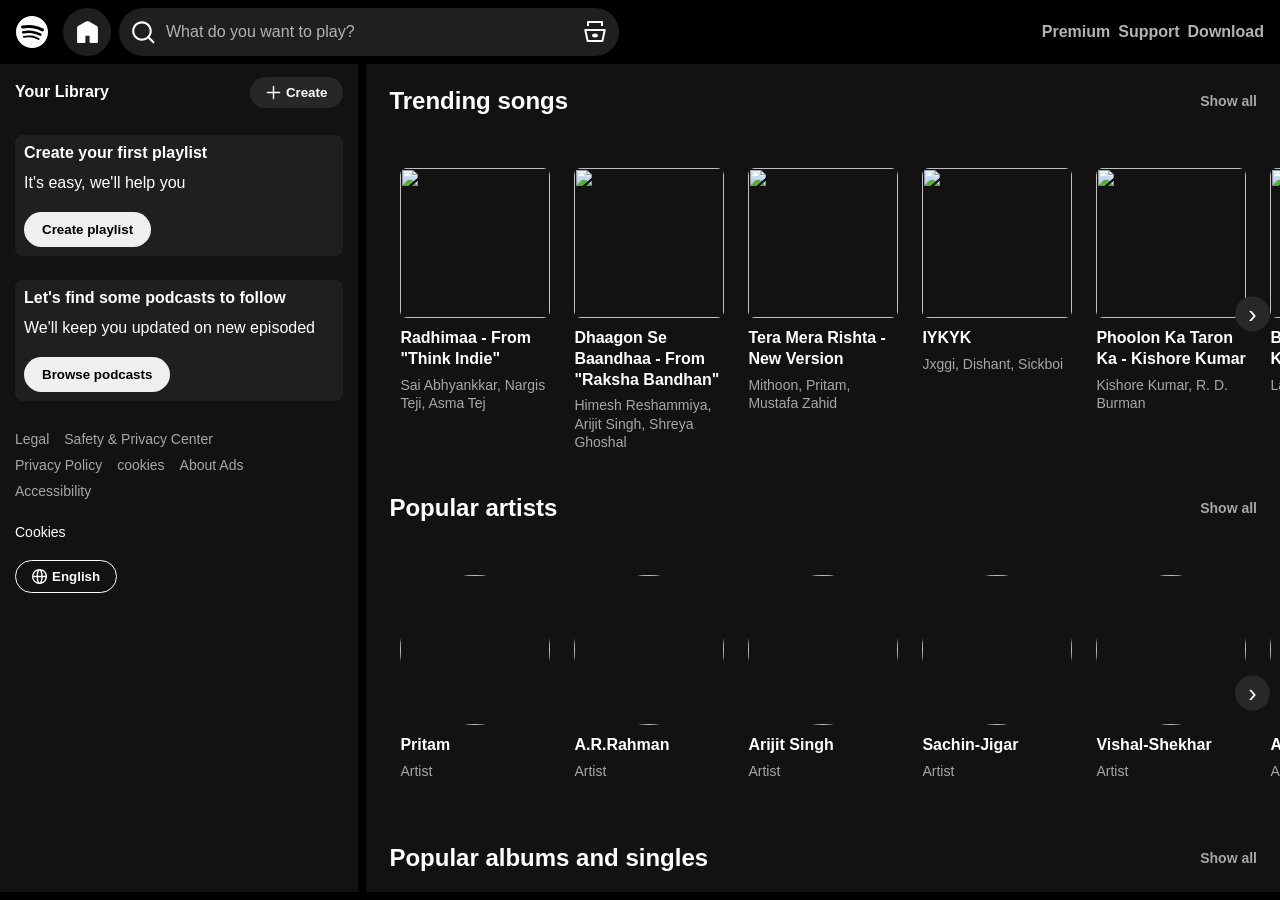
==== html/index.html @ 9b3a1169 "Initial commit" ====
<!DOCTYPE html>
<html lang="en">

<head>
  <meta charset="UTF-8">
  <meta name="viewport" content="width=device-width, initial-scale=1.0">
  <title>Spotify - Web Player: Music for everyone "CLONE"</title>
  <link rel="stylesheet" href="../css/style.css">
  <link rel="stylesheet" href="../css/utility.css">
  <link rel="stylesheet" href="../css/header.css">
  <link rel="stylesheet" href="../css/footer.css">
  <link rel="stylesheet" href="../css/main.css">
  <link rel="stylesheet" href="../css/preview of spotify.css">
  <link rel="stylesheet" href="../css/left.css">
  <link rel="stylesheet" href="../css/right.css">
  <link rel="stylesheet" href="../css/bottom-player.css">
</head>

<body>
  <div class="header flex">
    <div class="leftHeader flex item-center">
      <div class="logo">
        <img class="invert" src="../svgs/logos.svg" alt="spotify logo">
      </div>
      <div class="homeandsearch flex">
        <div class="home">
          <img src="../svgs/home.svg" alt="">
        </div>
        <div class="searchBar flex">
          <img src="../svgs/search.svg" alt="">
          <input type="text" placeholder="What do you want to play?">
          <img class="browse" src="../svgs/browse.svg" alt="">
        </div>
      </div>
    </div>

    <div class="rightHeader flex">
      <div class="section1 flex">
        <p>Premium</p>
        <p>Support</p>
        <p>Download</p>
      </div>
      <!-- <div class="section2 flex">
        <p> <img class="install" src="../svgs/install.svg" alt="">Install App</p>
        <p>Sign up</p>
        <button class="logIn">Log in</button> -->
      </div>
    </div>
  </div>


  <div class="main flex">
    <div class="left">
      <div class="yourLibrary flex item-center">
        <p>Your Library</p>
        <button>
          <img class="invert 
          " src="../svgs/+sign.svg" alt="">
          <p>Create</p>
        </button>
      </div>

      <div class="playlistandpodcast flex">
        <div class="playlist">
          <p>Create your first playlist</p>
          <p>It's easy, we'll help you</p>
          <button class="createPlaylistButton">Create playlist</button>
        </div>

        <div class="podcast">
          <p>Let's find some podcasts to follow</p>
          <p>We'll keep you updated on new episoded</p>
          <button class="browsePodcastButton">Browse podcasts</button>
        </div>
      </div>

      <div class="imp-links language flex">
        <p>Legal</p>
        <p>Safety & Privacy Center</p>
        <p>Privacy Policy</p>
        <p>cookies</p>
        <p>About Ads</p>
        <p>Accessibility</p>
      </div>

      <div class="cookies">Cookies</div>

      <div class="language-selector">
        <button><img class="invert" src="../svgs/language.svg" alt="">English</button>
      </div>
    </div>

    <div class="right border flex">

      <div class="section-wrapper">

        <div class="trending-songs-heading border flex">
          <h2>Trending songs</h2>
          <p>Show all</p>
        </div>

        <div class="cards-container">
          <button class="scroll-btn left-btn">‹</button>

          <section class="trending-songs-cards flex border">
            <div class="card">
              <div class="image-wrapper">
                <img src="https://i.scdn.co/image/ab67616d00001e0224a93a0b07380c034f7d9d74" alt="">

                <button class="play-button" data-song="../songs/Radhimaa.mp3">▶</button>
              </div>
              <h3>Radhimaa - From "Think Indie"</h3>
              <p>Sai Abhyankkar, Nargis Teji, Asma Tej</p>
            </div>
            <div class="card">
              <div class="image-wrapper">
                <img src="https://i.scdn.co/image/ab67616d00001e029f51d5de5d7a52c40bc309de" alt="">

                <button class="play-button" data-song="song-2">▶</button>
              </div>
              <h3>Dhaagon Se Baandhaa - From "Raksha Bandhan"</h3>
              <p>Himesh Reshammiya, Arijit Singh, Shreya Ghoshal</p>
            </div>

            <div class="card">
              <div class="image-wrapper">
                <img src="https://i.scdn.co/image/ab67616d00001e022aa970b56008060757cc8468" alt="">

                <button class="play-button" data-song="song-3">▶</button>
              </div>
              <h3>Tera Mera Rishta - New Version</h3>
              <p>Mithoon, Pritam, Mustafa Zahid</p>
            </div>

            <div class="card">
              <div class="image-wrapper">
                <img src="https://i.scdn.co/image/ab67616d00001e02baf43c5433ef41254203332d" alt="">

                <button class="play-button" data-song="song-4">▶</button>
              </div>
              <h3>IYKYK</h3>
              <p>Jxggi, Dishant, Sickboi</p>
            </div>
            <div class="card">
              <div class="image-wrapper">
                <img src="https://i.scdn.co/image/ab67616d00001e02b3d497bf9ef6b3ce17e53757" alt="">

                <button class="play-button" data-song="song-5">▶</button>
              </div>
              <h3>Phoolon Ka Taron Ka - Kishore Kumar</h3>
              <p>Kishore Kumar, R. D. Burman</p>
            </div>

            <div class="card">
              <div class="image-wrapper">
                <img src="https://i.scdn.co/image/ab67616d00001e02e97f586c348b6d8f824303b4" alt="">

                <button class="play-button" data-song="song-6">▶</button>
              </div>
              <h3>Bhaiya Mere Rakhi Ke Bandhan Ko</h3>
              <p>Lata Mangeshkar</p>
            </div>

            <div class="card">
              <div class="image-wrapper">
                <img src="https://i.scdn.co/image/ab67616d00001e02e461b9dfdf50466bc608a280" alt="">

                <button class="play-button" data-song="song-7">▶</button>
              </div>
              <h3>Tenu Sang Rakhna</h3>
              <p>Achint, Arijit Singh, Anumita Nadesan, Varun Grover</p>
            </div>
          </section>

          <button class="scroll-btn right-btn">›</button>
        </div>
      </div>

      <div class="section-wrapper">
        <div class="popular-artists-heading border flex">
          <h2>Popular artists</h2>
          <p>Show all</p>
        </div>

        <div class="cards-container">
          <button class="scroll-btn left-btn">‹</button>

          <section class="popular-artists-cards flex border">
            <div class="artists-card">
              <div class="image-wrapper">
                <img src="https://i.scdn.co/image/ab67616100005174cb6926f44f620555ba444fca" alt="">

                <button class="play-button" data-song="song-8">▶</button>
              </div>
              <h3>Pritam</h3>
              <p>Artist</p>
            </div>
            <div class="artists-card">
              <div class="image-wrapper">
                <img src="https://i.scdn.co/image/ab67616100005174b19af0ea736c6228d6eb539c" alt="">

                <button class="play-button" data-song="song-9">▶</button>
              </div>
              <h3>A.R.Rahman</h3>
              <p>Artist</p>
            </div>

            <div class="artists-card">
              <div class="image-wrapper">
                <img src="https://i.scdn.co/image/ab67616100005174adfb0b2df04b77e43b5f7375" alt="">

                <button class="play-button" data-song="song-10">▶</button>
              </div>
              <h3>Arijit Singh</h3>
              <p>Artist</p>
            </div>

            <div class="artists-card">
              <div class="image-wrapper">
                <img src="https://i.scdn.co/image/ab67616100005174bb4064bef3a825344d5eb79e" alt="">

                <button class="play-button" data-song="song-11">▶</button>
              </div>
              <h3>Sachin-Jigar</h3>
              <p>Artist</p>
            </div>
            <div class="artists-card">
              <div class="image-wrapper">
                <img src="https://i.scdn.co/image/ab6761610000517490b6c3d093f9b02aad628eaf" alt="">

                <button class="play-button" data-song="song-12">▶</button>
              </div>
              <h3>Vishal-Shekhar</h3>
              <p>Artist</p>
            </div>

            <div class="artists-card">
              <div class="image-wrapper">
                <img src="https://i.scdn.co/image/ab67616100005174c40600e02356cc86f0debe84" alt="">

                <button class="play-button" data-song="song-13">▶</button>
              </div>
              <h3>Atif Aslam</h3>
              <p>Artist</p>
            </div>

            <div class="artists-card">
              <div class="image-wrapper">
                <img src="https://i.scdn.co/image/ab676161000051740f0be2054fe9594026a6b843" alt="">

                <button class="play-button" data-song="song-14">▶</button>
              </div>
              <h3>Anirudh Ravichander</h3>
              <p>Artist</p>
            </div>
          </section>

          <button class="scroll-btn right-btn">›</button>
        </div>
      </div>

      <div class="section-wrapper">
        <div class="popular-albums-and-singles-heading border flex">
          <h2>Popular albums and singles</h2>
          <p>Show all</p>
        </div>

        <div class="cards-container">
          <button class="scroll-btn left-btn">‹</button>

          <section class="popular-albums-and-singles-cards flex border">
            <div class="album-and-singles-card">
              <div class="image-wrapper">
                <img src="https://i.scdn.co/image/ab67616d00001e026404721c1943d5069f0805f3" alt="">

                <button class="play-button" data-song="song-14">▶</button>
              </div>
              <h3>Aashiqui 2</h3>
              <p>Mithoon, Ankit Tiwari,Jeet Gannguli</p>
            </div>
            <div class="album-and-singles-card">
              <div class="image-wrapper">
                <img src="https://i.scdn.co/image/ab67616d00001e02707ea5b8023ac77d31756ed4" alt="">

                <button class="play-button" data-song="song-14">▶</button>
              </div>
              <h3>Yeh Jawaani Hai Deewani</h3>
              <p>Pritam</p>
            </div>

            <div class="album-and-singles-card">
              <div class="image-wrapper">
                <img src="https://i.scdn.co/image/ab67616d00001e02711c1639b4bc0f9978ae77a6" alt="">

                <button class="play-button" data-song="song-14">▶</button>
              </div>
              <h3>Sanam Teri Kasam (Original Motion Picture Soundtrack)</h3>
              <p>Himesh Reshammiya, SameerAnjaan, Subrat Sinha, Shabbir Ahmed</p>
            </div>

            <div class="album-and-singles-card">
              <div class="image-wrapper">
                <img src="https://i.scdn.co/image/ab67616d00001e02292341cd3e621d7f9171331f" alt="">

                <button class="play-button" data-song="song-14">▶</button>
              </div>
              <h3>Finding Her</h3>
              <p>Kushagra, Bharath, Saaheal</p>
            </div>

            <div class="album-and-singles-card">
              <div class="image-wrapper">
                <img src="https://i.scdn.co/image/ab67616d00001e02a5183fa4b99bcec1f506418d" alt="">

                <button class="play-button" data-song="song-14">▶</button>
              </div>
              <h3>Young G.O.A.T</h3>
              <p>Cheema Y, Gur Sidhu</p>
            </div>

            <div class="album-and-singles-card">
              <div class="image-wrapper">
                <img src="https://i.scdn.co/image/ab67616d00001e02773c5f60bcb309ef8802e4ef" alt="">

                <button class="play-button" data-song="song-14">▶</button>
              </div>
              <h3>Raanjhan (From "Do Patti")</h3>
              <p>Sachet-Parampara, Parampara Tandon, Kausar Munir</p>
            </div>

            <div class="album-and-singles-card">
              <div class="image-wrapper">
                <img src="https://i.scdn.co/image/ab67616d00001e021aa5adad8593923dcdf1a7d0" alt="">

                <button class="play-button" data-song="song-14">▶</button>
              </div>
              <h3>Ultimate Love Songs - Arijit Singh</h3>
              <p>Arijit Singh</p>
            </div>
          </section>

          <button class="scroll-btn right-btn">›</button>
        </div>
      </div>


      <div class="section-wrapper">
        <div class="popular-radio-heading border flex">
          <h2>Popular radio</h2>
          <p>Show all</p>
        </div>

        <div class="cards-container">
          <button class="scroll-btn left-btn">‹</button>

          <section class="popular-radio-cards flex border">
            <div class="radio-card">
              <div class="image-wrapper">
                <img
                  src="https://pickasso.spotifycdn.com/image/ab67c0de0000deef/dt/v1/img/radio/artist/4YRxDV8wJFPHPTeXepOstw/en"
                  alt="">

                <button class="play-button" data-song="song-14">▶</button>
              </div>
              <p>With Jeet Gannguli, Pritam, Shaarib Toshi and more</p>
            </div>
            <div class="radio-card">
              <div class="image-wrapper">
                <img
                  src="https://pickasso.spotifycdn.com/image/ab67c0de0000deef/dt/v1/img/radio/artist/4fEkbug6kZzzJ8eYX6Kbbp/en-GB"
                  alt="">

                <button class="play-button" data-song="song-14">▶</button>
              </div>
              <p>With Pritam, Vishal Mishra, Vishal-Shekhar and more</p>
            </div>

            <div class="radio-card">
              <div class="image-wrapper">
                <img
                  src="https://pickasso.spotifycdn.com/image/ab67c0de0000deef/dt/v1/img/radio/artist/0oOet2f43PA68X5RxKobEy/en"
                  alt="">

                <button class="play-button" data-song="song-14">▶</button>
              </div>
              <p>With A.R. Rahman, Atif Aslam, Salim-Sulaiman and more</p>
            </div>

            <div class="radio-card">
              <div class="image-wrapper">
                <img
                  src="https://pickasso.spotifycdn.com/image/ab67c0de0000deef/dt/v1/img/radio/artist/3gBKY0y3dFFVRqicLnVZYz/en"
                  alt="">

                <button class="play-button" data-song="song-14">▶</button>
              </div>
              <p>With Vinod Rathod, Kumar Sanu, Udit Narayan and more</p>
            </div>

            <div class="radio-card">
              <div class="image-wrapper">
                <img
                  src="https://pickasso.spotifycdn.com/image/ab67c0de0000deef/dt/v1/img/radio/artist/2FKWNmZWDBZR4dE5KX4plR/en"
                  alt="">

                <button class="play-button" data-song="song-14">▶</button>
              </div>
              <p>With Karan Aujla, Harrdy Sandhu, AP Dhillon and more</p>
            </div>

            <div class="radio-card">
              <div class="image-wrapper">
                <img
                  src="https://pickasso.spotifycdn.com/image/ab67c0de0000deef/dt/v1/img/radio/artist/1mYsTxnqsietFxj1OgoGbG/en"
                  alt="">

                <button class="play-button" data-song="song-14">▶</button>
              </div>
              <p>With Hariharan, Chinmayi, Arijit Singh and more</p>
            </div>

            <div class="radio-card">
              <div class="image-wrapper">
                <img
                  src="https://pickasso.spotifycdn.com/image/ab67c0de0000deef/dt/v1/img/radio/artist/7uIbLdzzSEqnX0Pkrb56cR/en-GB"
                  alt="">

                <button class="play-button" data-song="song-14">▶</button>
              </div>
              <p>With Badshah, Harrdy Sandhu, Guru Randhawa and more</p>
            </div>
          </section>

          <button class="scroll-btn right-btn">›</button>
        </div>
      </div>


      <div class="section-wrapper">
        <div class="featured-charts-heading border flex">
          <h2>Featured charts</h2>
          <p>Show all</p>
        </div>

        <div class="cards-container">
          <button class="scroll-btn left-btn">‹</button>

          <section class="featured-charts-cards flex border">
            <div class="charts-card">
              <div class="image-wrapper">
                <img src="https://charts-images.scdn.co/assets/locale_en/regional/weekly/region_global_default.jpg"
                  alt="">

                <button class="play-button" data-song="song-14">▶</button>
              </div>
              <p>Your weekly update of the most played tracks right now - Global.</p>
            </div>
            <div class="charts-card">
              <div class="image-wrapper">
                <img src="https://charts-images.scdn.co/assets/locale_en/regional/weekly/region_in_default.jpg" alt="">

                <button class="play-button" data-song="song-14">▶</button>
              </div>
              <p>Your weekly update of the most played tracks right now - Global.</p>
            </div>

            <div class="charts-card">
              <div class="image-wrapper">
                <img src="https://charts-images.scdn.co/assets/locale_en/regional/daily/region_global_default.jpg"
                  alt="">

                <button class="play-button" data-song="song-14">▶</button>
              </div>
              <p>Your daily update of the most played tracks right now - Global.</p>
            </div>

            <div class="charts-card">
              <div class="image-wrapper">
                <img src="https://charts-images.scdn.co/assets/locale_en/regional/daily/region_in_default.jpg" alt="">

                <button class="play-button" data-song="song-14">▶</button>
              </div>
              <p>Your daily update of the most played tracks right now - Global.</p>
            </div>
          </section>

          <button class="scroll-btn right-btn">›</button>
        </div>
      </div>

      <div class="footer border">
        <div class="footer-links flex border">
          <div class="multiple-links flex border">
            <div class="company">
              <p>Company</p>
              <ul>
                <li>About</li>
                <li>Jobs</li>
                <li>For the Record</li>
              </ul>
            </div>

            <div class="communities">
              <p>Communities</p>
              <ul>
                <li>For Artists</li>
                <li>Developers</li>
                <li>Advertising</li>
                <li>Investors</li>
                <li>Vendors</li>
              </ul>
            </div>

            <div class="useful-links">
              <p>Useful links</p>
              <ul>
                <li>Support</li>
                <li>Free Mobile App</li>
                <li>Popular by Country</li>
                <li>Import your music</li>
              </ul>
            </div>

            <div class="spotify-plans">
              <p>Spotify Plans</p>
              <ul>
                <li>Premium Standard</li>
                <li>Premium Platinum</li>
                <li>Premium Student</li>
                <li>Spotify Free</li>
              </ul>
            </div>
          </div>

          <div class="social-links">
            <button class="instagram">
              <img class="invert" src="../svgs/insta.svg" alt="">
            </button>
            <button class="x">
              <img class="invert" src="../svgs/x.svg" alt="">
            </button>
            <button class="facebook">
              <img class="invert" src="../svgs/facebook.svg" alt="">
            </button>
          </div>

        </div>
        <div class="spotify-copyright border flex">
          © 2026 Spotify AB
        </div>
      </div>
    </div>
  </div>

  <div class="bottom-player flex">
    <div class="song-info">
      <img class="song-image" src="" alt="">
      <h4 class="current-song-name"></h4>
      <p class="artist-name"></p>
    </div>

    <div class="player-controls flex">
      <div class="controls flex">
        <button>⏮</button>
        <button>▶</button>
        <button>⏭</button>
      </div>

      <div class="seekbar-container">
        <span>0:00</span>
        <input type="range" min="0" max="100" value="0">
        <span>0:00</span>
      </div>
    </div>

    <div class="volume-control">
      <span>🔊</span>
      <input type="range" min="0" max="100" value="100">
    </div>
  </div>

  <!-- <div class="signUpForFree">
    <h5>Preview of Spotify</h5>
    <div class="flex">
      <p>Sign up to get unlimited songs and podcasts with occasional ads. No credit card needed.</p>
      <button class="signUpFree">Sign up free</button>
    </div>
  </div> -->

  <script src="../js/script.js"></script>
</body>

</html>
---- css/style.css ----
* {
  margin: 0;
  padding: 0;
  box-sizing: border-box;
  font-family: Arial, Helvetica, sans-serif;
}

body {
  background-color: #000;
  color: white;
}

.home img,
.searchBar img,
.browse,
.install,
.create {
  width: 25px;
  filter: invert(1);
}
---- css/utility.css ----
/* .border {
  border: 2px solid red;
  margin: 3px;
} */

.flex {
  display: flex;
}

.justify-center {
  justify-content: center;
}

.item-center {
  align-items: center;
}

.invert {
  filter: invert(1);
}
---- css/header.css ----
.header {
  height: 64px;
  padding: 0 16px;
  justify-content: space-between;
  align-items: center;
}

.leftHeader {
  width: auto;
  gap: 15px;
  align-items: center;
}

.rightHeader {
  width: auto;
  align-items: center;
  justify-content: flex-end;
  gap: 25px;
}

.logo img {
  width: 32px;
  display: block;
}

.section1,
.section2 {
  align-items: center;
  gap: 8px;
}

.section1 p,
.section2 p {
  color: #b3b3b3;
  font-size: 16px;
  font-weight: bold;
  white-space: nowrap;
  cursor: pointer;
}

.section1 p:hover,
.section2 p:hover {
  color: white;
}

.section2 {
  gap: 20px;
}

.install {
  width: 20px;
  vertical-align: middle;
  margin-right: 5px;
}

.logIn {
  border: none;
  background-color: white;
  color: black;
  height: 48px;
  padding: 0 20px;
  border-radius: 24px;
  font-size: 16px;
  font-weight: bold;
  cursor: pointer;
}

.logIn:hover {
  transform: scale(1.04);
}

.searchBar {
  width: 500px;
  height: 48px;
  align-items: center;
  background-color: #1f1f1f;
  border-radius: 24px;
  padding: 0 12px;
}

.searchBar input {
  flex: 1;
  height: 100%;
  background: transparent;
  border: none;
  outline: none;
  color: white;
  font-size: 16px;
  padding: 0 10px;
}

.searchBar input::placeholder {
  color: #b3b3b3;
}

.searchBar .browse {
  width: 24px;
  margin-left: 8px;
}

.home {
  width: 48px;
  height: 48px;
  border-radius: 50%;
  background-color: #1f1f1f;
  display: flex;
  align-items: center;
  justify-content: center;
}

.homeandsearch {
  align-items: center;
  gap: 8px;
}
---- css/footer.css ----
.footer-links {
  justify-content: space-between;
  padding: 24px;
}

.company>ul,
.communities>ul,
.useful-links>ul,
.spotify-plans>ul {
  list-style-type: none;
  font-size: 16px;
  color: #a7a7a7;
  line-height: 1.3;
}

.company>ul>li,
.communities>ul>li,
.useful-links>ul>li,
.spotify-plans>ul>li {
  margin-bottom: 5px;
}

.multiple-links {
  gap: 55px;
}

.company>p,
.communities>p,
.useful-links>p,
.spotify-plans>p {
  font-weight: bold;
  font-size: 16px;
  margin-bottom: 8px;
}

.social-links button {
  background-color: #292929;
  border: none;
  border-radius: 50%;
  width: 40px;
  height: 40px;
  padding: 0;
  /* background: #a7a7a7; */
}

.social-links>button>img {
  width: 20px;
  height: 20px;
}

.spotify-copyright {
  padding: 24px;
  color: #a7a7a7;
  font-size: 14px;
  justify-content: right;
}
---- css/main.css ----
.main {
  height: calc(100vh - 8vh);
  gap: 8px;
  scrollbar-width: thin;
  scrollbar-color: #5a5a5a transparent;
}

.section-wrapper {
  position: relative;
}

.cards-container {
  position: relative;
}

.scroll-btn {
  cursor: pointer;

  position: absolute;
  z-index: 10;

  width: 35px;
  height: 35px;

  border: none;
  border-radius: 50%;

  background-color: #282828;
  color: #ffffff;

  font-size: 25px;
  line-height: 1;

  display: flex;
  align-items: center;
  justify-content: center;

  top: 50%;
  transform: translateY(-50%);
}

.left-btn {
  left: 10px;
}

.right-btn {
  right: 10px;
}

.scroll-btn:hover {
  background-color: #3a3a3a;
  transform: translateY(-50%) scale(1.05);
}
---- css/preview of spotify.css ----
.signUpForFree {
  position: fixed;
  bottom: 8px;
  z-index: 10;
  left: 8px;
  right: 8px;

  height: 72px;
  padding: 10px 16px;

  background: linear-gradient(90deg, #c21a9c, #4b9cf5);
  border-radius: 8px;

  display: flex;
  flex-direction: column;
  justify-content: center;
}

.signUpForFree h5 {
  font-size: 15px;
  margin-bottom: 4px;
  /* margin-bottom: -13px ; */
}

.signUpForFree>div {
  justify-content: space-between;
  align-items: center;
}

.signUpForFree p {
  font-size: 17px;
}


.signUpFree {
  padding: 14px 34px;
  border: none;
  border-radius: 25px;

  background-color: white;
  color: black;

  font-size: 15px;
  font-weight: bold;
  white-space: nowrap;
}
---- css/left.css ----
.left {
  width: 28%;
  background-color: rgb(18, 18, 18);
  overflow-y: auto;
  flex-shrink: 0;
}

.yourLibrary img {
  width: 15px;
}

.yourLibrary {
  height: 56px;
  width: 100%;
  justify-content: space-between;
  align-items: center;
  padding: 0 15px;
  font-weight: bold;
}

.playlistandpodcast {
  width: 100%;
  flex-direction: column;
  padding: 15px;
  gap: 24px;
}

.imp-links {
  width: 85%;
  flex-wrap: wrap;
  gap: 10px 15px;
  padding: 15px;
  color: #a7a7a7;
  font-size: 14px;
}

.playlist,
.podcast {
  background-color: rgb(31, 31, 31);
  padding: 7px;
  border-radius: 8px;
  border: 2px solid rgb(31, 31, 31);
}

.playlist button,
.podcast button {
  padding: 10px 18px;
  font-weight: bold;
  border: none;
  border-radius: 18px;
}

.playlist p:first-child,
.podcast p:first-child {
  font-weight: bold;
  margin-bottom: 12px;
}

.playlist p:nth-child(2),
.podcast p:nth-child(2) {
  margin: 2px 0 20px 0;
}

.cookies {
  margin: 10px 15px;
  font-size: 14px;
}

.language-selector button {
  padding: 8px 16px;
  border: 1px solid white;
  border-radius: 20px;
  background-color: transparent;
  color: white;
  font-weight: bold;
  display: flex;
  gap: 5px;
  align-items: center;
}

.language-selector {
  margin: 20px 15px;
}

.language-selector img {
  width: 15px;
}

.yourLibrary button {
  padding: 8px 16px;
  border: none;
  border-radius: 20px;
  background-color: rgb(39, 39, 39);
  color: white;
  font-weight: bold;
  display: flex;
  gap: 5px;
}
---- css/right.css ----
.right {
  width: calc(72% - 8px);
  background-color: rgb(18, 18, 18);
  overflow-y: auto;
  flex-direction: column;
  padding-bottom: 90px;
}

.trending-songs-heading,
.popular-artists-heading,
.popular-albums-and-singles-heading,
.popular-radio-heading,
.featured-charts-heading {
  justify-content: space-between;
  padding: 23px;
  align-items: center;
  margin-bottom: 20px;
}

.trending-songs-heading h2,
.popular-artists-heading h2,
.popular-albums-and-singles-heading h2,
.popular-radio-heading h2,
.featured-charts-heading h2 {
  font-size: 24px;
}

.trending-songs-heading p,
.popular-artists-heading p,
.popular-albums-and-singles-heading p,
.popular-radio-heading p,
.featured-charts-heading p {
  font-size: 14px;
  font-weight: bold;
  color: #a7a7a7;
}

.trending-songs-cards,
.popular-artists-cards,
.popular-albums-and-singles-cards,
.popular-radio-cards,
.featured-charts-cards {
  padding: 10px 34px 20px;
  gap: 24px;
  overflow-x: auto;
  overflow-y: hidden;
  scrollbar-width: none;
  flex-shrink: 0;
}

.trending-songs-cards::-webkit-scrollbar,
.popular-artists-cards::-webkit-scrollbar,
.popular-albums-and-singles-cards::-webkit-scrollbar,
.popular-radio-cards::-webkit-scrollbar,
.featured-charts-cards::-webkit-scrollbar {
  display: none;
}

.card,
.artists-card,
.album-and-singles-card,
.radio-card,
.charts-card {
  width: 150px;
  min-width: 150px;
  flex-shrink: 0;
}

.card img,
.artists-card img,
.album-and-singles-card img,
.radio-card img,
.charts-card img {
  width: 150px;
  height: 150px;
  display: block;
  object-fit: cover;
  border-radius: 7px;
}

.card h3,
.artists-card h3,
.album-and-singles-card h3 {
  font-size: 16px;
  margin-top: 10px;
  line-height: 1.3;
}

.card p,
.artists-card p,
.album-and-singles-card p,
.radio-card p,
.charts-card p {
  font-size: 14px;
  margin-top: 6px;
  line-height: 1.3;
  color: #a7a7a7;
}

.artists-card img {
  border-radius: 89px;
}

.play-button {
  background-color: rgb(56, 215, 112);
  color: black;
  border: none;
  height: 50px;
  width: 50px;
  border-radius: 50%;
  font-size: 22px;
  justify-content: center;
  align-items: center;
  position: absolute;
  bottom: 8px;
  right: 8px;
  box-shadow: 0 8px 16px rgba(0, 0, 0, 0.35);
  cursor: pointer;
  opacity: 0;
  transform: translateY(8px);
  pointer-events: none;
  transition: opacity 0.2s ease,
    transform 0.2s ease;
}

.image-wrapper {
  position: relative;
}

.image-wrapper:hover .play-button {
  opacity: 1;
  transform: translateY(0);
  pointer-events: auto;
}

.play-button:hover {
  transform: translateY(0) scale(1.06);
}
---- css/bottom-player.css ----
.bottom-player {
  display: none;
  position: fixed;
  bottom: 0;
  left: 0;
  width: 100%;
  height: 10vh;
  background-color: #000000;
  color: #ffffff;
  align-items: center;
  justify-content: space-between;
  padding: 0 20px;
  box-sizing: border-box;
  z-index: 100;
}

.song-info {
  display: flex;
  align-items: center;
  gap: 12px;
  width: 30%;
}

.song-image {
  width: 55px;
  height: 55px;
  object-fit: cover;
}

.current-song-name {
  margin: 0;
}

.artist-name {
  margin: 4px 0 0;
  font-size: 13px;
  color: #b3b3b3;
}

.player-controls {
  width: 40%;
  flex-direction: column;
  align-items: center;
  gap: 8px;
}

.controls {
  align-items: center;
  gap: 20px;
}

.controls button {
  border: none;
  background: none;
  color: #ffffff;
  font-size: 20px;
  cursor: pointer;
}

.seekbar-container {
  width: 100%;
  display: flex;
  align-items: center;
  gap: 8px;
}

.seekbar-container input {
  flex: 1;
}

.volume-control {
  width: 20%;
  display: flex;
  align-items: center;
  justify-content: flex-end;
  gap: 8px;
}

.volume-control input {
  width: 100px;
}
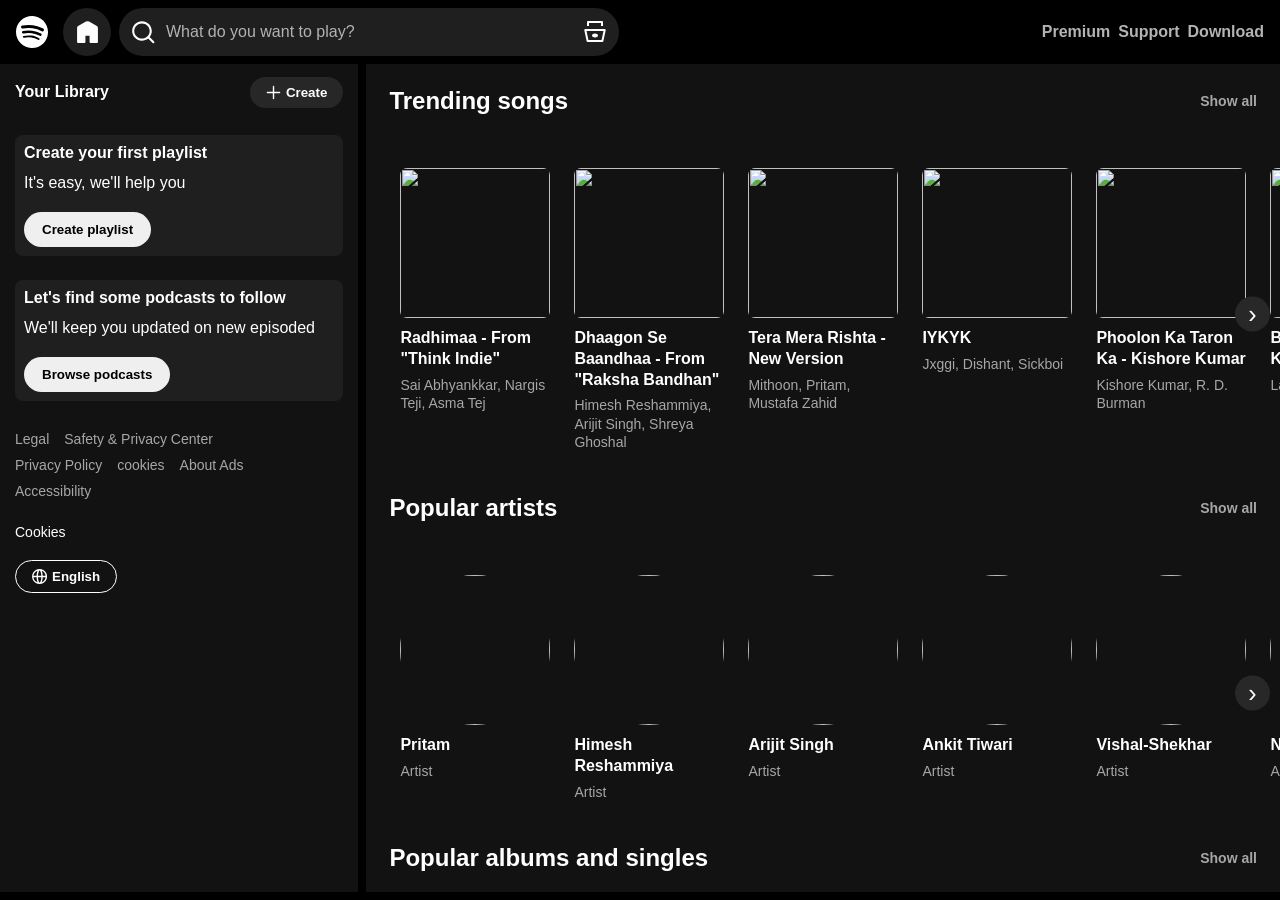
==== commit dda66598: "feat: add music player controls and playback features" ====
--- a/html/index.html
+++ b/html/index.html
@@ -44,8 +44,8 @@
         <p> <img class="install" src="../svgs/install.svg" alt="">Install App</p>
         <p>Sign up</p>
         <button class="logIn">Log in</button> -->
-      </div>
     </div>
+  </div>
   </div>
 
 
@@ -116,7 +116,8 @@
               <div class="image-wrapper">
                 <img src="https://i.scdn.co/image/ab67616d00001e029f51d5de5d7a52c40bc309de" alt="">
 
-                <button class="play-button" data-song="song-2">▶</button>
+                <button class="play-button"
+                  data-song="../songs/Raksha_Bandhan_2022_-_Dhaagon_Se_Baandhaa_(mp3.pm).mp3">▶</button>
               </div>
               <h3>Dhaagon Se Baandhaa - From "Raksha Bandhan"</h3>
               <p>Himesh Reshammiya, Arijit Singh, Shreya Ghoshal</p>
@@ -126,7 +127,8 @@
               <div class="image-wrapper">
                 <img src="https://i.scdn.co/image/ab67616d00001e022aa970b56008060757cc8468" alt="">
 
-                <button class="play-button" data-song="song-3">▶</button>
+                <button class="play-button"
+                  data-song="../songs/Tera Mera Rishta New Version Awarapan 2 128 Kbps.mp3">▶</button>
               </div>
               <h3>Tera Mera Rishta - New Version</h3>
               <p>Mithoon, Pritam, Mustafa Zahid</p>
@@ -136,16 +138,18 @@
               <div class="image-wrapper">
                 <img src="https://i.scdn.co/image/ab67616d00001e02baf43c5433ef41254203332d" alt="">
 
-                <button class="play-button" data-song="song-4">▶</button>
+                <button class="play-button" data-song="../songs/Iykyk Inferno 128 Kbps.mp3">▶</button>
               </div>
               <h3>IYKYK</h3>
               <p>Jxggi, Dishant, Sickboi</p>
             </div>
+
             <div class="card">
               <div class="image-wrapper">
                 <img src="https://i.scdn.co/image/ab67616d00001e02b3d497bf9ef6b3ce17e53757" alt="">
 
-                <button class="play-button" data-song="song-5">▶</button>
+                <button class="play-button"
+                  data-song="../songs/Phoolon Ka Taron Ka Female Hare Rama Hare Krishna 128 Kbps.mp3">▶</button>
               </div>
               <h3>Phoolon Ka Taron Ka - Kishore Kumar</h3>
               <p>Kishore Kumar, R. D. Burman</p>
@@ -155,7 +159,8 @@
               <div class="image-wrapper">
                 <img src="https://i.scdn.co/image/ab67616d00001e02e97f586c348b6d8f824303b4" alt="">
 
-                <button class="play-button" data-song="song-6">▶</button>
+                <button class="play-button"
+                  data-song="../songs/Bhaiya Mere Rakhi Ke Bandhan Ko Film Chhoti Bahen With Commentry Lata Mangeshkar 128 Kbps.mp3">▶</button>
               </div>
               <h3>Bhaiya Mere Rakhi Ke Bandhan Ko</h3>
               <p>Lata Mangeshkar</p>
@@ -165,7 +170,7 @@
               <div class="image-wrapper">
                 <img src="https://i.scdn.co/image/ab67616d00001e02e461b9dfdf50466bc608a280" alt="">
 
-                <button class="play-button" data-song="song-7">▶</button>
+                <button class="play-button" data-song="../songs/Tenu Sang Rakhna Jigra 128 Kbps.mp3">▶</button>
               </div>
               <h3>Tenu Sang Rakhna</h3>
               <p>Achint, Arijit Singh, Anumita Nadesan, Varun Grover</p>
@@ -186,73 +191,207 @@
           <button class="scroll-btn left-btn">‹</button>
 
           <section class="popular-artists-cards flex border">
+
+            <!-- PRITAM -->
             <div class="artists-card">
               <div class="image-wrapper">
                 <img src="https://i.scdn.co/image/ab67616100005174cb6926f44f620555ba444fca" alt="">
 
-                <button class="play-button" data-song="song-8">▶</button>
-              </div>
+                <button class="play-button" data-playlist='[
+                {
+                    "audio": "../songs/yeh jawani hai deewani/Badtameez Dil Yeh Jawaani Hai Deewani 128 Kbps.mp3",
+                    "title": "Badtameez Dil",
+                    "artist": "Pritam, Benny Dayal, Shefali Alvares",
+                    "image": "https://i.scdn.co/image/ab67616d00001e02707ea5b8023ac77d31756ed4"
+                },
+                {
+                    "audio": "../songs/yeh jawani hai deewani/Balam Pichkari Yeh Jawaani Hai Deewani 128 Kbps.mp3",
+                    "title": "Balam Pichkari",
+                    "artist": "Pritam, Vishal Dadlani, Shalmali Kholgade",
+                    "image": "https://i.scdn.co/image/ab67616d00001e02707ea5b8023ac77d31756ed4"
+                },
+                {
+                    "audio": "../songs/yeh jawani hai deewani/Ilahi Yeh Jawaani Hai Deewani 128 Kbps.mp3",
+                    "title": "Ilahi",
+                    "artist": "Pritam, Arijit Singh",
+                    "image": "https://i.scdn.co/image/ab67616d00001e02707ea5b8023ac77d31756ed4"
+                },
+                {
+                    "audio": "../songs/yeh jawani hai deewani/Kabira Yeh Jawaani Hai Deewani 128 Kbps.mp3",
+                    "title": "Kabira",
+                    "artist": "Pritam, Tochi Raina, Rekha Bhardwaj",
+                    "image": "https://i.scdn.co/image/ab67616d00001e02707ea5b8023ac77d31756ed4"
+                }
+            ]'>▶</button>
+              </div>
+
               <h3>Pritam</h3>
               <p>Artist</p>
             </div>
+
+
+            <!-- HIMESH RESHAMMIYA -->
             <div class="artists-card">
               <div class="image-wrapper">
-                <img src="https://i.scdn.co/image/ab67616100005174b19af0ea736c6228d6eb539c" alt="">
-
-                <button class="play-button" data-song="song-9">▶</button>
-              </div>
-              <h3>A.R.Rahman</h3>
+                <img src="https://i.scdn.co/image/ab676161000051742cfc402fa29cd2949023a8bf" alt="">
+
+                <button class="play-button" data-playlist='[
+                {
+                    "audio": "../songs/sanam teri kasam/Bewajah Sanam Teri Kasam 128 Kbps.mp3",
+                    "title": "Bewajah - Sanam Teri Kasam",
+                    "artist": "Himesh Reshammiya",
+                    "image": "https://i.scdn.co/image/ab67616d00001e02711c1639b4bc0f9978ae77a6"
+                },
+                {
+                    "audio": "../songs/sanam teri kasam/Ek Number Sanam Teri Kasam 128 Kbps.mp3",
+                    "title": "Ek Number - Sanam Teri Kasam",
+                    "artist": "Himesh Reshammiya, Neeti Mohan",
+                    "image": "https://i.scdn.co/image/ab67616d00001e02711c1639b4bc0f9978ae77a6"
+                }
+            ]'>▶</button>
+              </div>
+
+              <h3>Himesh Reshammiya</h3>
               <p>Artist</p>
             </div>
 
+
+            <!-- ARIJIT SINGH -->
             <div class="artists-card">
               <div class="image-wrapper">
                 <img src="https://i.scdn.co/image/ab67616100005174adfb0b2df04b77e43b5f7375" alt="">
 
-                <button class="play-button" data-song="song-10">▶</button>
-              </div>
+                <button class="play-button" data-playlist='[
+                {
+                    "audio": "../songs/aashiqui 2/Chahun Main Ya Naa Aashiqui 2 128 Kbps.mp3",
+                    "title": "Chahun Main Ya Naa",
+                    "artist": "Palak Muchhal, Arijit Singh",
+                    "image": "https://i.scdn.co/image/ab67616d00001e026404721c1943d5069f0805f3"
+                },
+                {
+                    "audio": "../songs/aashiqui 2/Hum Mar Jayenge Aashiqui 2 128 Kbps.mp3",
+                    "title": "Hum Mar Jayenge",
+                    "artist": "Tulsi Kumar, Arijit Singh",
+                    "image": "https://i.scdn.co/image/ab67616d00001e026404721c1943d5069f0805f3"
+                },
+                {
+                    "audio": "../songs/aashiqui 2/Tum Hi Ho Aashiqui 2 128 Kbps.mp3",
+                    "title": "Tum Hi Ho",
+                    "artist": "Arijit Singh",
+                    "image": "https://i.scdn.co/image/ab67616d00001e026404721c1943d5069f0805f3"
+                }
+            ]'>▶</button>
+              </div>
+
               <h3>Arijit Singh</h3>
               <p>Artist</p>
             </div>
 
+
+            <!-- ANKIT TIWARI -->
             <div class="artists-card">
               <div class="image-wrapper">
-                <img src="https://i.scdn.co/image/ab67616100005174bb4064bef3a825344d5eb79e" alt="">
-
-                <button class="play-button" data-song="song-11">▶</button>
-              </div>
-              <h3>Sachin-Jigar</h3>
+                <img src="https://i.scdn.co/image/ab6761610000101f508b6c4016930382af5ea17f" alt="">
+
+                <button class="play-button" data-playlist='[
+                {
+                    "audio": "../songs/sanam teri kasam/Sanam Teri Kasam Ankit Tiwari 128 Kbps.mp3",
+                    "title": "Sanam Teri Kasam",
+                    "artist": "Ankit Tiwari",
+                    "image": "https://i.scdn.co/image/ab67616d00001e02711c1639b4bc0f9978ae77a6"
+                },
+                {
+                    "audio": "../songs/aashiqui 2/Sunn Raha Hai Male Aashiqui 2 128 Kbps.mp3",
+                    "title": "Sunn Raha Hai",
+                    "artist": "Ankit Tiwari",
+                    "image": "https://i.scdn.co/image/ab67616d00001e026404721c1943d5069f0805f3"
+                }
+            ]'>▶</button>
+              </div>
+
+              <h3>Ankit Tiwari</h3>
               <p>Artist</p>
             </div>
+
+
+            <!-- VISHAL-SHEKHAR -->
             <div class="artists-card">
               <div class="image-wrapper">
                 <img src="https://i.scdn.co/image/ab6761610000517490b6c3d093f9b02aad628eaf" alt="">
 
-                <button class="play-button" data-song="song-12">▶</button>
-              </div>
+                <button class="play-button" data-playlist='[
+                {
+                    "audio": "../songs/popular artist/vishal-shekhar/440 Volt Sultan 128 Kbps.mp3",
+                    "title": "440 Volt",
+                    "artist": "Mika Singh, Vishal-Shekhar",
+                    "image": "https://i.scdn.co/image/ab67616d0000e1a3b2abfd2439b6c23c3664df87"
+                },
+                {
+                    "audio": "../songs/popular artist/vishal-shekhar/Aas Pass Hai Khuda Anjaana Anjaani 128 Kbps.mp3",
+                    "title": "Aas Pass Hai Khuda",
+                    "artist": "Vishal-Shekhar, Richa Sharma",
+                    "image": "https://i.scdn.co/image/ab67616d0000e1a31da0a37c5bad81580d49ef05"
+                }
+            ]'>▶</button>
+              </div>
+
               <h3>Vishal-Shekhar</h3>
               <p>Artist</p>
             </div>
 
+
+            <!-- NEETI MOHAN -->
             <div class="artists-card">
               <div class="image-wrapper">
-                <img src="https://i.scdn.co/image/ab67616100005174c40600e02356cc86f0debe84" alt="">
-
-                <button class="play-button" data-song="song-13">▶</button>
-              </div>
-              <h3>Atif Aslam</h3>
+                <img src="https://i.scdn.co/image/ab6761610000101f212d83a063eaf99fc525040e" alt="">
+
+                <button class="play-button" data-playlist='[
+                {
+                    "audio": "../songs/popular artist/neeti mohan/Boond Boond Mein Hate Story IV 128 Kbps.mp3",
+                    "title": "Boond Boond Mein",
+                    "artist": "Jubin Nautiyal, Neeti Mohan",
+                    "image": "https://i.scdn.co/image/ab67616d0000e1a305405603926746787c918a40"
+                },
+                {
+                    "audio": "../songs/sanam teri kasam/Haal E Dil (female) Sanam Teri Kasam 128 Kbps.mp3",
+                    "title": "Haal E Dil (female)",
+                    "artist": "Neeti Mohan, Himesh Reshammiya",
+                    "image": "https://i.scdn.co/image/ab67616d00001e02711c1639b4bc0f9978ae77a6"
+                }
+            ]'>▶</button>
+              </div>
+
+              <h3>Neeti Mohan</h3>
               <p>Artist</p>
             </div>
 
+
+            <!-- PALAK MUCHHAL -->
             <div class="artists-card">
               <div class="image-wrapper">
-                <img src="https://i.scdn.co/image/ab676161000051740f0be2054fe9594026a6b843" alt="">
-
-                <button class="play-button" data-song="song-14">▶</button>
-              </div>
-              <h3>Anirudh Ravichander</h3>
+                <img src="https://i.scdn.co/image/ab6761610000101f2d93b6c4813d6fc0e9569e63" alt="">
+
+                <button class="play-button" data-playlist='[
+                {
+                    "audio": "../songs/aashiqui 2/Chahun Main Ya Naa Aashiqui 2 128 Kbps.mp3",
+                    "title": "Chahun Main Ya Naa",
+                    "artist": "Palak Muchhal, Arijit Singh",
+                    "image": "https://i.scdn.co/image/ab67616d00001e026404721c1943d5069f0805f3"
+                },
+                {
+                    "audio": "../songs/sanam teri kasam/Sanam Teri Kasam Ankit Tiwari 128 Kbps.mp3",
+                    "title": "Sanam Teri Kasam",
+                    "artist": "Ankit Tiwari, Palak Muchhal",
+                    "image": "https://i.scdn.co/image/ab67616d00001e02711c1639b4bc0f9978ae77a6"
+                }
+            ]'>▶</button>
+              </div>
+
+              <h3>Palak Muchhal</h3>
               <p>Artist</p>
             </div>
+
+          </section>
           </section>
 
           <button class="scroll-btn right-btn">›</button>
@@ -273,7 +412,37 @@
               <div class="image-wrapper">
                 <img src="https://i.scdn.co/image/ab67616d00001e026404721c1943d5069f0805f3" alt="">
 
-                <button class="play-button" data-song="song-14">▶</button>
+                <button class="play-button" data-playlist='[
+                      {
+                        "audio": "../songs/aashiqui 2/Chahun Main Ya Naa Aashiqui 2 128 Kbps.mp3",
+                        "title": "Chahun Main Ya Naa",
+                        "artist": "Palak Muchhal, Arijit Singh",
+                        "image": "https://i.scdn.co/image/ab67616d0000e1a36404721c1943d5069f0805f3"
+                      },
+
+                      {
+                        "audio": "../songs/aashiqui 2/Hum Mar Jayenge Aashiqui 2 128 Kbps.mp3",
+                        "title": "Hum Mar Jayenge",
+                        "artist": "Tulsi Kumar, Arijit Singh",
+                        "image": "https://i.scdn.co/image/ab67616d00001e026404721c1943d5069f0805f3"
+                      },
+
+                      {
+                        "audio": "../songs/aashiqui 2/Sunn Raha Hai Male Aashiqui 2 128 Kbps.mp3",
+                        "title": "Sunn Raha Hai",
+                        "artist": "Ankit Tiwari",
+                        "image": "https://i.scdn.co/image/ab67616d00001e026404721c1943d5069f0805f3"
+                      },
+
+                      {
+                        "audio": "../songs/aashiqui 2/Tum Hi Ho Aashiqui 2 128 Kbps.mp3",
+                        "title": "Tum Hi Ho",
+                        "artist": "Arijit Singh",
+                        "image": "https://i.scdn.co/image/ab67616d00001e026404721c1943d5069f0805f3"
+                      }
+                 ]'>
+                  ▶
+                </button>
               </div>
               <h3>Aashiqui 2</h3>
               <p>Mithoon, Ankit Tiwari,Jeet Gannguli</p>
@@ -282,7 +451,37 @@
               <div class="image-wrapper">
                 <img src="https://i.scdn.co/image/ab67616d00001e02707ea5b8023ac77d31756ed4" alt="">
 
-                <button class="play-button" data-song="song-14">▶</button>
+                <button class="play-button" data-playlist='[
+                      {
+                        "audio": "../songs/yeh jawani hai deewani/Badtameez Dil Yeh Jawaani Hai Deewani 128 Kbps.mp3",
+                        "title": "Badtameez Dil",
+                        "artist": "Pritam, Benny Dayal, Shefali Alvares",
+                        "image": "https://i.scdn.co/image/ab67616d00001e02707ea5b8023ac77d31756ed4"
+                      },
+
+                      {
+                        "audio": "../songs/yeh jawani hai deewani/Balam Pichkari Yeh Jawaani Hai Deewani 128 Kbps.mp3",
+                        "title": "Balam Pichkari",
+                        "artist": "Pritam, Vishal Dadlani, Shalmali Kholgade",
+                        "image": "https://i.scdn.co/image/ab67616d00001e02707ea5b8023ac77d31756ed4"
+                      },
+
+                      {
+                        "audio": "../songs/yeh jawani hai deewani/Ilahi Yeh Jawaani Hai Deewani 128 Kbps.mp3",
+                        "title": "Ilahi",
+                        "artist": "Pritam, Arijit Singh",
+                        "image": "https://i.scdn.co/image/ab67616d00001e02707ea5b8023ac77d31756ed4"
+                      },
+
+                      {
+                        "audio": "../songs/yeh jawani hai deewani/Kabira Yeh Jawaani Hai Deewani 128 Kbps.mp3",
+                        "title": "Kabira",
+                        "artist": "Pritam, Tochi Raina, Rekha Bhardwaj",
+                        "image": "https://i.scdn.co/image/ab67616d00001e02707ea5b8023ac77d31756ed4"
+                      }
+                 ]'>
+                  ▶
+                </button>
               </div>
               <h3>Yeh Jawaani Hai Deewani</h3>
               <p>Pritam</p>
@@ -292,7 +491,37 @@
               <div class="image-wrapper">
                 <img src="https://i.scdn.co/image/ab67616d00001e02711c1639b4bc0f9978ae77a6" alt="">
 
-                <button class="play-button" data-song="song-14">▶</button>
+                <button class="play-button" data-playlist='[
+                       {
+                        "audio":"../songs/sanam teri kasam/Bewajah Sanam Teri Kasam 128 Kbps.mp3",
+                        "title": "Bewajah - Sanam Teri Kasam",
+                        "artist": "Himesh Reshammiya",
+                        "image": "https://i.scdn.co/image/ab67616d00001e02711c1639b4bc0f9978ae77a6"
+                      },
+
+                       {
+                        "audio":"../songs/sanam teri kasam/Ek Number Sanam Teri Kasam 128 Kbps.mp3",
+                        "title": "Ek Number - Sanam Teri Kasam",
+                        "artist": "Himesh Reshammiya, Neeti Mohan",
+                        "image": "https://i.scdn.co/image/ab67616d00001e02711c1639b4bc0f9978ae77a6"
+                      },
+
+                       {
+                        "audio":"../songs/sanam teri kasam/Haal E Dil (female) Sanam Teri Kasam 128 Kbps.mp3",
+                        "title": "Haal E Dil (female)",
+                        "artist": "Neeti Mohan",
+                        "image": "https://i.scdn.co/image/ab67616d00001e02711c1639b4bc0f9978ae77a6"
+                      },
+
+                       {
+                        "audio":"../songs/sanam teri kasam/Sanam Teri Kasam Ankit Tiwari 128 Kbps.mp3",
+                        "title": "Sanam Teri Kasam",
+                        "artist": "Ankit Tiwari",
+                        "image": "https://i.scdn.co/image/ab67616d00001e02711c1639b4bc0f9978ae77a6"
+                      }
+                 ]'>
+                  ▶
+                </button>
               </div>
               <h3>Sanam Teri Kasam (Original Motion Picture Soundtrack)</h3>
               <p>Himesh Reshammiya, SameerAnjaan, Subrat Sinha, Shabbir Ahmed</p>
@@ -302,7 +531,7 @@
               <div class="image-wrapper">
                 <img src="https://i.scdn.co/image/ab67616d00001e02292341cd3e621d7f9171331f" alt="">
 
-                <button class="play-button" data-song="song-14">▶</button>
+                <button class="play-button" data-song="../songs/Finding Her Kushagra 128 Kbps.mp3">▶</button>
               </div>
               <h3>Finding Her</h3>
               <p>Kushagra, Bharath, Saaheal</p>
@@ -312,7 +541,7 @@
               <div class="image-wrapper">
                 <img src="https://i.scdn.co/image/ab67616d00001e02a5183fa4b99bcec1f506418d" alt="">
 
-                <button class="play-button" data-song="song-14">▶</button>
+                <button class="play-button" data-song="../songs/Young G.O.A.T - Cheema Y.mp3">▶</button>
               </div>
               <h3>Young G.O.A.T</h3>
               <p>Cheema Y, Gur Sidhu</p>
@@ -322,7 +551,7 @@
               <div class="image-wrapper">
                 <img src="https://i.scdn.co/image/ab67616d00001e02773c5f60bcb309ef8802e4ef" alt="">
 
-                <button class="play-button" data-song="song-14">▶</button>
+                <button class="play-button" data-song="../songs/Raanjhan Do Patti 128 Kbps.mp3">▶</button>
               </div>
               <h3>Raanjhan (From "Do Patti")</h3>
               <p>Sachet-Parampara, Parampara Tandon, Kausar Munir</p>
@@ -332,7 +561,30 @@
               <div class="image-wrapper">
                 <img src="https://i.scdn.co/image/ab67616d00001e021aa5adad8593923dcdf1a7d0" alt="">
 
-                <button class="play-button" data-song="song-14">▶</button>
+                <button class="play-button" data-playlist='[
+                      {
+                        "audio": "../songs/ultimate love songs - arijit singh/Chahun Main Ya Naa Aashiqui 2 128 Kbps.mp3",
+                        "title": "Chahun Main Ya Naa",
+                        "artist": "Palak Muchhal, Arijit Singh",
+                        "image": "https://i.scdn.co/image/ab67616d0000e1a36404721c1943d5069f0805f3"
+                      },
+
+                      {
+                        "audio": "../songs/ultimate love songs - arijit singh/Hum Mar Jayenge Aashiqui 2 128 Kbps.mp3",
+                        "title": "Hum Mar Jayenge",
+                        "artist": "Tulsi Kumar, Arijit Singh",
+                        "image": "https://i.scdn.co/image/ab67616d0000e1a36404721c1943d5069f0805f3"
+                      },
+
+                      {
+                        "audio": "../songs/ultimate love songs - arijit singh/Tum Hi Ho Aashiqui 2 128 Kbps.mp3",
+                        "title": "Tum Hi Ho",
+                        "artist": "Arijit Singh",
+                        "image": "https://i.scdn.co/image/ab67616d0000e1a36404721c1943d5069f0805f3"
+                      }
+                 ]'>
+                  ▶
+                </button>
               </div>
               <h3>Ultimate Love Songs - Arijit Singh</h3>
               <p>Arijit Singh</p>
@@ -354,81 +606,190 @@
           <button class="scroll-btn left-btn">‹</button>
 
           <section class="popular-radio-cards flex border">
+
             <div class="radio-card">
               <div class="image-wrapper">
-                <img
-                  src="https://pickasso.spotifycdn.com/image/ab67c0de0000deef/dt/v1/img/radio/artist/4YRxDV8wJFPHPTeXepOstw/en"
-                  alt="">
-
-                <button class="play-button" data-song="song-14">▶</button>
-              </div>
-              <p>With Jeet Gannguli, Pritam, Shaarib Toshi and more</p>
-            </div>
+                <img src="https://i.scdn.co/image/ab6761610000101f2d93b6c4813d6fc0e9569e63" alt="">
+
+                <button class="play-button" data-playlist='[
+                {
+                    "audio": "../songs/aashiqui 2/Chahun Main Ya Naa Aashiqui 2 128 Kbps.mp3",
+                    "title": "Chahun Main Ya Naa",
+                    "artist": "Palak Muchhal, Arijit Singh",
+                    "image": "https://i.scdn.co/image/ab67616d00001e026404721c1943d5069f0805f3"
+                },
+                {
+                    "audio": "../songs/sanam teri kasam/Sanam Teri Kasam Ankit Tiwari 128 Kbps.mp3",
+                    "title": "Sanam Teri Kasam",
+                    "artist": "Ankit Tiwari, Palak Muchhal",
+                    "image": "https://i.scdn.co/image/ab67616d00001e02711c1639b4bc0f9978ae77a6"
+                }
+            ]'>▶</button>
+              </div>
+
+              <h3>Palak Muchhal</h3>
+              <p>With Arijit Singh, Ankit Tiwari and more</p>
+            </div>
+
             <div class="radio-card">
               <div class="image-wrapper">
-                <img
-                  src="https://pickasso.spotifycdn.com/image/ab67c0de0000deef/dt/v1/img/radio/artist/4fEkbug6kZzzJ8eYX6Kbbp/en-GB"
-                  alt="">
-
-                <button class="play-button" data-song="song-14">▶</button>
-              </div>
-              <p>With Pritam, Vishal Mishra, Vishal-Shekhar and more</p>
+                <img src="https://i.scdn.co/image/ab67616d00001e02b3d497bf9ef6b3ce17e53757" alt="">
+
+                <button class="play-button"
+                  data-song="../songs/Phoolon Ka Taron Ka Female Hare Rama Hare Krishna 128 Kbps.mp3">▶</button>
+              </div>
+
+              <h3>Kishore Kumar</h3>
+              <p>With classic Bollywood songs and more</p>
             </div>
 
             <div class="radio-card">
               <div class="image-wrapper">
-                <img
-                  src="https://pickasso.spotifycdn.com/image/ab67c0de0000deef/dt/v1/img/radio/artist/0oOet2f43PA68X5RxKobEy/en"
-                  alt="">
-
-                <button class="play-button" data-song="song-14">▶</button>
-              </div>
-              <p>With A.R. Rahman, Atif Aslam, Salim-Sulaiman and more</p>
+                <img src="https://i.scdn.co/image/ab6761610000101f212d83a063eaf99fc525040e" alt="">
+
+                <button class="play-button" data-playlist='[
+                {
+                    "audio": "../songs/sanam teri kasam/Haal E Dil (female) Sanam Teri Kasam 128 Kbps.mp3",
+                    "title": "Haal E Dil (female)",
+                    "artist": "Neeti Mohan",
+                    "image": "https://i.scdn.co/image/ab67616d00001e02711c1639b4bc0f9978ae77a6"
+                },
+                {
+                    "audio": "../songs/sanam teri kasam/Ek Number Sanam Teri Kasam 128 Kbps.mp3",
+                    "title": "Ek Number",
+                    "artist": "Neeti Mohan, Himesh Reshammiya",
+                    "image": "https://i.scdn.co/image/ab67616d00001e02711c1639b4bc0f9978ae77a6"
+                  }
+            ]'>▶</button>
+              </div>
+
+              <h3>Neeti Mohan</h3>
+              <p>With Himesh Reshammiya, Ankit Tiwari and more</p>
             </div>
 
             <div class="radio-card">
               <div class="image-wrapper">
-                <img
-                  src="https://pickasso.spotifycdn.com/image/ab67c0de0000deef/dt/v1/img/radio/artist/3gBKY0y3dFFVRqicLnVZYz/en"
-                  alt="">
-
-                <button class="play-button" data-song="song-14">▶</button>
-              </div>
-              <p>With Vinod Rathod, Kumar Sanu, Udit Narayan and more</p>
-            </div>
+                <img src="https://i.scdn.co/image/ab67616100005174adfb0b2df04b77e43b5f7375" alt="">
+
+                <button class="play-button" data-playlist='[
+                {
+                    "audio": "../songs/aashiqui 2/Chahun Main Ya Naa Aashiqui 2 128 Kbps.mp3",
+                    "title": "Chahun Main Ya Naa",
+                    "artist": "Palak Muchhal, Arijit Singh",
+                    "image": "https://i.scdn.co/image/ab67616d00001e026404721c1943d5069f0805f3"
+                },
+                {
+                    "audio": "../songs/aashiqui 2/Hum Mar Jayenge Aashiqui 2 128 Kbps.mp3",
+                    "title": "Hum Mar Jayenge",
+                    "artist": "Tulsi Kumar, Arijit Singh",
+                    "image": "https://i.scdn.co/image/ab67616d00001e026404721c1943d5069f0805f3"
+                },
+                {
+                    "audio": "../songs/aashiqui 2/Tum Hi Ho Aashiqui 2 128 Kbps.mp3",
+                    "title": "Tum Hi Ho",
+                    "artist": "Arijit Singh",
+                    "image": "https://i.scdn.co/image/ab67616d00001e026404721c1943d5069f0805f3"
+                }
+            ]'>▶</button>
+              </div>
+
+              <h3>Arijit Singh</h3>
+              <p>With Palak Muchhal, Pritam, Ankit Tiwari and more</p>
+            </div>
+
 
             <div class="radio-card">
               <div class="image-wrapper">
-                <img
-                  src="https://pickasso.spotifycdn.com/image/ab67c0de0000deef/dt/v1/img/radio/artist/2FKWNmZWDBZR4dE5KX4plR/en"
-                  alt="">
-
-                <button class="play-button" data-song="song-14">▶</button>
-              </div>
-              <p>With Karan Aujla, Harrdy Sandhu, AP Dhillon and more</p>
-            </div>
+                <img src="https://i.scdn.co/image/ab67616100005174cb6926f44f620555ba444fca" alt="">
+
+                <button class="play-button" data-playlist='[
+                {
+                    "audio": "../songs/yeh jawani hai deewani/Badtameez Dil Yeh Jawaani Hai Deewani 128 Kbps.mp3",
+                    "title": "Badtameez Dil",
+                    "artist": "Pritam, Benny Dayal, Shefali Alvares",
+                    "image": "https://i.scdn.co/image/ab67616d00001e02707ea5b8023ac77d31756ed4"
+                },
+                {
+                    "audio": "../songs/yeh jawani hai deewani/Balam Pichkari Yeh Jawaani Hai Deewani 128 Kbps.mp3",
+                    "title": "Balam Pichkari",
+                    "artist": "Pritam, Vishal Dadlani, Shalmali Kholgade",
+                    "image": "https://i.scdn.co/image/ab67616d00001e02707ea5b8023ac77d31756ed4"
+                },
+                {
+                    "audio": "../songs/yeh jawani hai deewani/Ilahi Yeh Jawaani Hai Deewani 128 Kbps.mp3",
+                    "title": "Ilahi",
+                    "artist": "Pritam, Arijit Singh",
+                    "image": "https://i.scdn.co/image/ab67616d00001e02707ea5b8023ac77d31756ed4"
+                },
+                {
+                    "audio": "../songs/yeh jawani hai deewani/Kabira Yeh Jawaani Hai Deewani 128 Kbps.mp3",
+                    "title": "Kabira",
+                    "artist": "Pritam, Tochi Raina, Rekha Bhardwaj",
+                    "image": "https://i.scdn.co/image/ab67616d00001e02707ea5b8023ac77d31756ed4"
+                }
+            ]'>▶</button>
+              </div>
+
+              <h3>Pritam</h3>
+              <p>With Arijit Singh, Benny Dayal, Vishal Dadlani and more</p>
+            </div>
+
 
             <div class="radio-card">
               <div class="image-wrapper">
-                <img
-                  src="https://pickasso.spotifycdn.com/image/ab67c0de0000deef/dt/v1/img/radio/artist/1mYsTxnqsietFxj1OgoGbG/en"
-                  alt="">
-
-                <button class="play-button" data-song="song-14">▶</button>
-              </div>
-              <p>With Hariharan, Chinmayi, Arijit Singh and more</p>
-            </div>
+                <img src="https://i.scdn.co/image/ab676161000051742cfc402fa29cd2949023a8bf" alt="">
+
+                <button class="play-button" data-playlist='[
+                {
+                    "audio": "../songs/sanam teri kasam/Bewajah Sanam Teri Kasam 128 Kbps.mp3",
+                    "title": "Bewajah - Sanam Teri Kasam",
+                    "artist": "Himesh Reshammiya",
+                    "image": "https://i.scdn.co/image/ab67616d00001e02711c1639b4bc0f9978ae77a6"
+                },
+                {
+                    "audio": "../songs/sanam teri kasam/Ek Number Sanam Teri Kasam 128 Kbps.mp3",
+                    "title": "Ek Number - Sanam Teri Kasam",
+                    "artist": "Himesh Reshammiya, Neeti Mohan",
+                    "image": "https://i.scdn.co/image/ab67616d00001e02711c1639b4bc0f9978ae77a6"
+                },
+                {
+                    "audio": "../songs/sanam teri kasam/Sanam Teri Kasam Ankit Tiwari 128 Kbps.mp3",
+                    "title": "Sanam Teri Kasam",
+                    "artist": "Ankit Tiwari",
+                    "image": "https://i.scdn.co/image/ab67616d00001e02711c1639b4bc0f9978ae77a6"
+                }
+            ]'>▶</button>
+              </div>
+
+              <h3>Himesh Reshammiya</h3>
+              <p>With Ankit Tiwari, Neeti Mohan and more</p>
+            </div>
+
 
             <div class="radio-card">
               <div class="image-wrapper">
-                <img
-                  src="https://pickasso.spotifycdn.com/image/ab67c0de0000deef/dt/v1/img/radio/artist/7uIbLdzzSEqnX0Pkrb56cR/en-GB"
-                  alt="">
-
-                <button class="play-button" data-song="song-14">▶</button>
-              </div>
-              <p>With Badshah, Harrdy Sandhu, Guru Randhawa and more</p>
-            </div>
+                <img src="https://i.scdn.co/image/ab6761610000101f508b6c4016930382af5ea17f" alt="">
+
+                <button class="play-button" data-playlist='[
+                {
+                    "audio": "../songs/sanam teri kasam/Sanam Teri Kasam Ankit Tiwari 128 Kbps.mp3",
+                    "title": "Sanam Teri Kasam",
+                    "artist": "Ankit Tiwari",
+                    "image": "https://i.scdn.co/image/ab67616d00001e02711c1639b4bc0f9978ae77a6"
+                },
+                {
+                    "audio": "../songs/aashiqui 2/Sunn Raha Hai Male Aashiqui 2 128 Kbps.mp3",
+                    "title": "Sunn Raha Hai",
+                    "artist": "Ankit Tiwari",
+                    "image": "https://i.scdn.co/image/ab67616d00001e026404721c1943d5069f0805f3"
+                }
+            ]'>▶</button>
+              </div>
+
+              <h3>Ankit Tiwari</h3>
+              <p>With Arijit Singh, Himesh Reshammiya and more</p>
+            </div>
+
           </section>
 
           <button class="scroll-btn right-btn">›</button>
@@ -446,42 +807,134 @@
           <button class="scroll-btn left-btn">‹</button>
 
           <section class="featured-charts-cards flex border">
+
             <div class="charts-card">
               <div class="image-wrapper">
                 <img src="https://charts-images.scdn.co/assets/locale_en/regional/weekly/region_global_default.jpg"
                   alt="">
 
-                <button class="play-button" data-song="song-14">▶</button>
-              </div>
+                <button class="play-button" data-playlist='[
+                {
+                    "audio": "../songs/yeh jawani hai deewani/Badtameez Dil Yeh Jawaani Hai Deewani 128 Kbps.mp3",
+                    "title": "Badtameez Dil",
+                    "artist": "Pritam, Benny Dayal, Shefali Alvares",
+                    "image": "https://i.scdn.co/image/ab67616d00001e02707ea5b8023ac77d31756ed4"
+                },
+                {
+                    "audio": "../songs/yeh jawani hai deewani/Balam Pichkari Yeh Jawaani Hai Deewani 128 Kbps.mp3",
+                    "title": "Balam Pichkari",
+                    "artist": "Pritam, Vishal Dadlani, Shalmali Kholgade",
+                    "image": "https://i.scdn.co/image/ab67616d00001e02707ea5b8023ac77d31756ed4"
+                },
+                {
+                    "audio": "../songs/yeh jawani hai deewani/Ilahi Yeh Jawaani Hai Deewani 128 Kbps.mp3",
+                    "title": "Ilahi",
+                    "artist": "Pritam, Arijit Singh",
+                    "image": "https://i.scdn.co/image/ab67616d00001e02707ea5b8023ac77d31756ed4"
+                },
+                {
+                    "audio": "../songs/yeh jawani hai deewani/Kabira Yeh Jawaani Hai Deewani 128 Kbps.mp3",
+                    "title": "Kabira",
+                    "artist": "Pritam, Tochi Raina, Rekha Bhardwaj",
+                    "image": "https://i.scdn.co/image/ab67616d00001e02707ea5b8023ac77d31756ed4"
+                }
+            ]'>▶</button>
+              </div>
+
               <p>Your weekly update of the most played tracks right now - Global.</p>
             </div>
+
+
             <div class="charts-card">
               <div class="image-wrapper">
                 <img src="https://charts-images.scdn.co/assets/locale_en/regional/weekly/region_in_default.jpg" alt="">
 
-                <button class="play-button" data-song="song-14">▶</button>
-              </div>
-              <p>Your weekly update of the most played tracks right now - Global.</p>
-            </div>
+                <button class="play-button" data-playlist='[
+                {
+                    "audio": "../songs/aashiqui 2/Chahun Main Ya Naa Aashiqui 2 128 Kbps.mp3",
+                    "title": "Chahun Main Ya Naa",
+                    "artist": "Palak Muchhal, Arijit Singh",
+                    "image": "https://i.scdn.co/image/ab67616d00001e026404721c1943d5069f0805f3"
+                },
+                {
+                    "audio": "../songs/aashiqui 2/Hum Mar Jayenge Aashiqui 2 128 Kbps.mp3",
+                    "title": "Hum Mar Jayenge",
+                    "artist": "Tulsi Kumar, Arijit Singh",
+                    "image": "https://i.scdn.co/image/ab67616d00001e026404721c1943d5069f0805f3"
+                },
+                {
+                    "audio": "../songs/aashiqui 2/Tum Hi Ho Aashiqui 2 128 Kbps.mp3",
+                    "title": "Tum Hi Ho",
+                    "artist": "Arijit Singh",
+                    "image": "https://i.scdn.co/image/ab67616d00001e026404721c1943d5069f0805f3"
+                }
+            ]'>▶</button>
+              </div>
+
+              <p>Your weekly update of the most played tracks right now - India.</p>
+            </div>
+
 
             <div class="charts-card">
               <div class="image-wrapper">
                 <img src="https://charts-images.scdn.co/assets/locale_en/regional/daily/region_global_default.jpg"
                   alt="">
 
-                <button class="play-button" data-song="song-14">▶</button>
-              </div>
+                <button class="play-button" data-playlist='[
+                {
+                    "audio": "../songs/sanam teri kasam/Bewajah Sanam Teri Kasam 128 Kbps.mp3",
+                    "title": "Bewajah - Sanam Teri Kasam",
+                    "artist": "Himesh Reshammiya",
+                    "image": "https://i.scdn.co/image/ab67616d00001e02711c1639b4bc0f9978ae77a6"
+                },
+                {
+                    "audio": "../songs/sanam teri kasam/Ek Number Sanam Teri Kasam 128 Kbps.mp3",
+                    "title": "Ek Number - Sanam Teri Kasam",
+                    "artist": "Himesh Reshammiya, Neeti Mohan",
+                    "image": "https://i.scdn.co/image/ab67616d00001e02711c1639b4bc0f9978ae77a6"
+                },
+                {
+                    "audio": "../songs/sanam teri kasam/Sanam Teri Kasam Ankit Tiwari 128 Kbps.mp3",
+                    "title": "Sanam Teri Kasam",
+                    "artist": "Ankit Tiwari, Palak Muchhal",
+                    "image": "https://i.scdn.co/image/ab67616d00001e02711c1639b4bc0f9978ae77a6"
+                }
+            ]'>▶</button>
+              </div>
+
               <p>Your daily update of the most played tracks right now - Global.</p>
             </div>
 
+
             <div class="charts-card">
               <div class="image-wrapper">
                 <img src="https://charts-images.scdn.co/assets/locale_en/regional/daily/region_in_default.jpg" alt="">
 
-                <button class="play-button" data-song="song-14">▶</button>
-              </div>
-              <p>Your daily update of the most played tracks right now - Global.</p>
-            </div>
+                <button class="play-button" data-playlist='[
+                {
+                    "audio": "../songs/aashiqui 2/Sunn Raha Hai Male Aashiqui 2 128 Kbps.mp3",
+                    "title": "Sunn Raha Hai",
+                    "artist": "Ankit Tiwari",
+                    "image": "https://i.scdn.co/image/ab67616d00001e026404721c1943d5069f0805f3"
+                },
+                {
+                    "audio": "../songs/sanam teri kasam/Haal E Dil (female) Sanam Teri Kasam 128 Kbps.mp3",
+                    "title": "Haal E Dil",
+                    "artist": "Neeti Mohan",
+                    "image": "https://i.scdn.co/image/ab67616d00001e02711c1639b4bc0f9978ae77a6"
+                },
+                {
+                    "audio": "../songs/aashiqui 2/Chahun Main Ya Naa Aashiqui 2 128 Kbps.mp3",
+                    "title": "Chahun Main Ya Naa",
+                    "artist": "Palak Muchhal, Arijit Singh",
+                    "image": "https://i.scdn.co/image/ab67616d00001e026404721c1943d5069f0805f3"
+                }
+            ]'>▶</button>
+              </div>
+
+              <p>Your daily update of the most played tracks right now - India.</p>
+            </div>
+
           </section>
 
           <button class="scroll-btn right-btn">›</button>
@@ -553,17 +1006,32 @@
   </div>
 
   <div class="bottom-player flex">
+
     <div class="song-info">
       <img class="song-image" src="" alt="">
-      <h4 class="current-song-name"></h4>
-      <p class="artist-name"></p>
+
+      <div class="song-details">
+        <h4 class="current-song-name"></h4>
+        <p class="artist-name"></p>
+      </div>
+
+      <button class="like-song">♡</button>
     </div>
 
-    <div class="player-controls flex">
+    <div class="player-controls">
+
+      <div class="extra-controls shuffle-control">
+        <button class="shuffle-btn">⤨</button>
+      </div>
+
       <div class="controls flex">
         <button>⏮</button>
-        <button>▶</button>
+        <button class="main-play-btn">▶</button>
         <button>⏭</button>
+      </div>
+
+      <div class="extra-controls repeat-control">
+        <button class="repeat-btn">↻</button>
       </div>
 
       <div class="seekbar-container">
@@ -571,12 +1039,14 @@
         <input type="range" min="0" max="100" value="0">
         <span>0:00</span>
       </div>
+
     </div>
 
     <div class="volume-control">
       <span>🔊</span>
       <input type="range" min="0" max="100" value="100">
     </div>
+
   </div>
 
   <!-- <div class="signUpForFree">
--- a/css/utility.css
+++ b/css/utility.css
@@ -17,4 +17,7 @@
 
 .invert {
   filter: invert(1);
-}+}
+
+
+
--- a/css/bottom-player.css
+++ b/css/bottom-player.css
@@ -4,14 +4,15 @@
   bottom: 0;
   left: 0;
   width: 100%;
-  height: 10vh;
-  background-color: #000000;
+  height: 90px;
+  background: #181818;
   color: #ffffff;
   align-items: center;
   justify-content: space-between;
-  padding: 0 20px;
+  padding: 0 18px;
   box-sizing: border-box;
   z-index: 100;
+  border-top: 1px solid #282828;
 }
 
 .song-info {
@@ -19,53 +20,159 @@
   align-items: center;
   gap: 12px;
   width: 30%;
+  min-width: 280px;
 }
 
 .song-image {
-  width: 55px;
-  height: 55px;
+  width: 58px;
+  height: 58px;
+  border-radius: 4px;
   object-fit: cover;
+  background: #282828;
+}
+
+.song-details {
+  min-width: 0;
+  max-width: 260px;
 }
 
 .current-song-name {
   margin: 0;
+  font-size: 14px;
+  font-weight: 600;
+  white-space: nowrap;
+  overflow: hidden;
+  text-overflow: ellipsis;
 }
 
 .artist-name {
-  margin: 4px 0 0;
-  font-size: 13px;
-  color: #b3b3b3;
+  margin: 5px 0 0;
+  font-size: 12px;
+  color: #b3b3b3;
+  white-space: nowrap;
+  overflow: hidden;
+  text-overflow: ellipsis;
+}
+
+.like-song {
+  border: none;
+  background: none;
+  color: #b3b3b3;
+  font-size: 22px;
+  cursor: pointer;
+  transition: 0.2s;
+}
+
+.like-song:hover {
+  color: #ffffff;
+  transform: scale(1.08);
 }
 
 .player-controls {
-  width: 40%;
-  flex-direction: column;
+  width: 45%;
+  height: 70px;
+  display: grid;
+  grid-template-columns: 40px auto 40px;
+  grid-template-rows: 36px 22px;
+  align-items: center;
+  justify-content: center;
+  column-gap: 12px;
+}
+
+.extra-controls {
+  display: flex;
+  align-items: center;
+  justify-content: center;
+}
+
+.shuffle-control {
+  grid-column: 1;
+  grid-row: 1;
+}
+
+.repeat-control {
+  grid-column: 3;
+  grid-row: 1;
+}
+
+.controls {
+  grid-column: 2;
+  grid-row: 1;
+  display: flex;
+  align-items: center;
+  justify-content: center;
+  gap: 22px;
+}
+
+.shuffle-btn,
+.repeat-btn {
+  font-size: 20px;
+  font-weight: normal;
+  padding: 0;
+  color: #b3b3b3;
+}
+
+.shuffle-btn.active,
+.repeat-btn.active {
+  font-size: 24px;
+  font-weight: bold;
+  color: #ffffff;
+}
+
+.controls button,
+.extra-controls button {
+  border: none;
+  background: none;
+  color: #b3b3b3;
+  cursor: pointer;
+  font-size: 17px;
+  transition: 0.2s;
+}
+
+.controls button:hover,
+.extra-controls button:hover {
+  color: #ffffff;
+  transform: scale(1.08);
+}
+
+.controls button:nth-child(2) {
+  width: 36px;
+  height: 36px;
+  border-radius: 50%;
+  background: #ffffff;
+  color: #000000;
+  font-size: 16px;
+  display: flex;
+  align-items: center;
+  justify-content: center;
+}
+
+.controls button:nth-child(2):hover {
+  transform: scale(1.06);
+  color: #000000;
+}
+
+.seekbar-container {
+  grid-column: 1 / 4;
+  grid-row: 2;
+  width: 100%;
+  display: flex;
   align-items: center;
   gap: 8px;
 }
 
-.controls {
-  align-items: center;
-  gap: 20px;
-}
-
-.controls button {
-  border: none;
-  background: none;
-  color: #ffffff;
-  font-size: 20px;
-  cursor: pointer;
-}
-
-.seekbar-container {
-  width: 100%;
-  display: flex;
-  align-items: center;
-  gap: 8px;
+.seekbar-container span {
+  font-size: 11px;
+  color: #b3b3b3;
+  min-width: 30px;
+  text-align: center;
 }
 
 .seekbar-container input {
   flex: 1;
+  height: 4px;
+  cursor: pointer;
+  accent-color: #ffffff;
 }
 
 .volume-control {
@@ -73,9 +180,33 @@
   display: flex;
   align-items: center;
   justify-content: flex-end;
-  gap: 8px;
+  gap: 10px;
+}
+
+.volume-control span {
+  font-size: 16px;
 }
 
 .volume-control input {
   width: 100px;
+  height: 4px;
+  cursor: pointer;
+  accent-color: #ffffff;
+}
+
+.like-song {
+  border: none;
+  outline: none;
+  background: none;
+  color: #b3b3b3;
+  font-size: 22px;
+  cursor: pointer;
+  transition: 0.2s;
+}
+
+.like-song.liked {
+  color: #1ed760;
+  border: none;
+  outline: none;
+  background: none;
 }
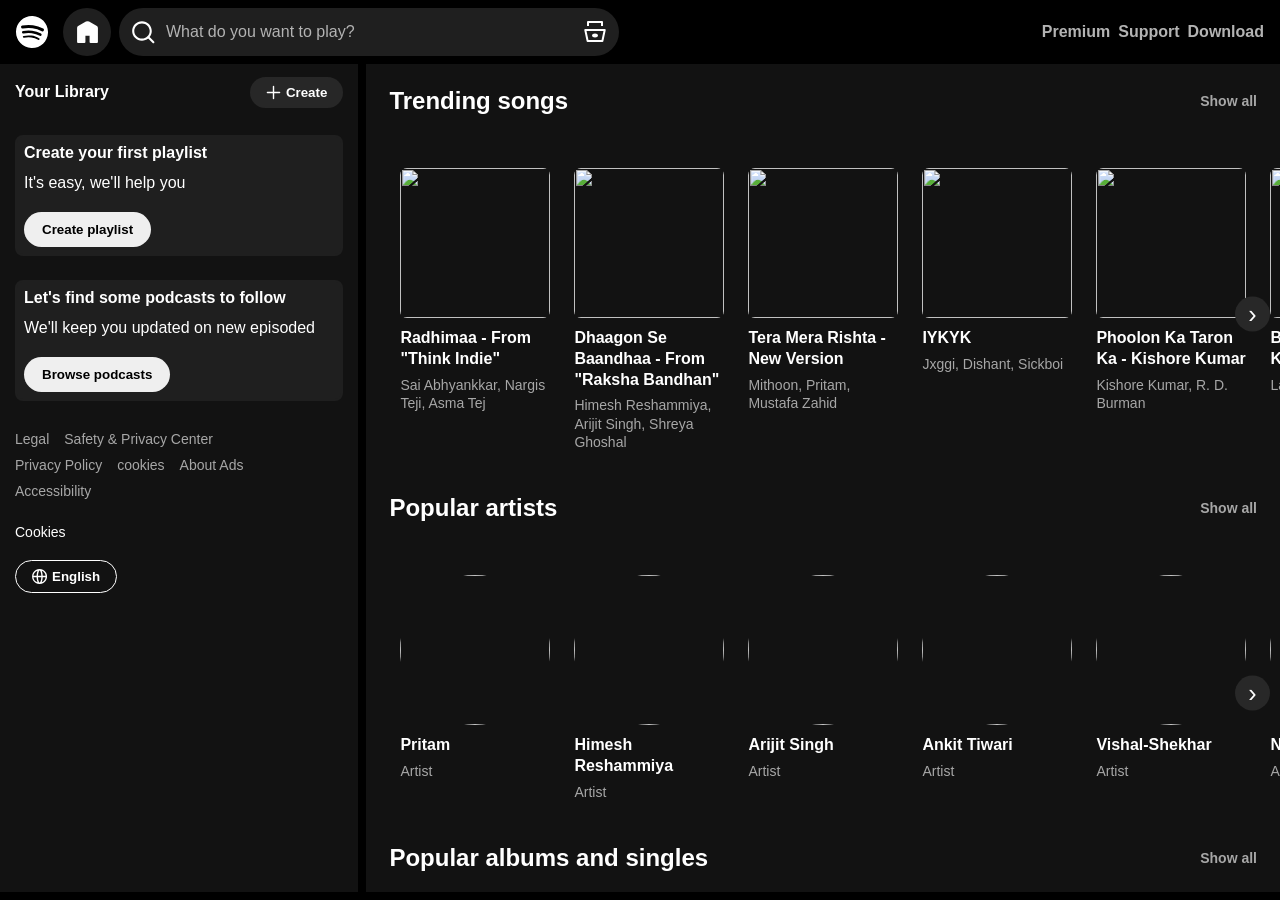
==== commit f8622d88: "feat: add website favicon" ====
--- a/html/index.html
+++ b/html/index.html
@@ -5,6 +5,7 @@
   <meta charset="UTF-8">
   <meta name="viewport" content="width=device-width, initial-scale=1.0">
   <title>Spotify - Web Player: Music for everyone "CLONE"</title>
+  <link rel="icon" type="image/svg+xml" href="../svgs/spotify-favicon.svg">
   <link rel="stylesheet" href="../css/style.css">
   <link rel="stylesheet" href="../css/utility.css">
   <link rel="stylesheet" href="../css/header.css">
@@ -347,7 +348,7 @@
 
                 <button class="play-button" data-playlist='[
                 {
-                    "audio": "../songs/popular artist/neeti mohan/Boond Boond Mein Hate Story IV 128 Kbps.mp3",
+                    "audio": "../songs/popular artist/neeti mohan/Boond Boond Mein Hate Story Iv 128 Kbps.mp3",
                     "title": "Boond Boond Mein",
                     "artist": "Jubin Nautiyal, Neeti Mohan",
                     "image": "https://i.scdn.co/image/ab67616d0000e1a305405603926746787c918a40"
@@ -1060,4 +1061,4 @@
   <script src="../js/script.js"></script>
 </body>
 
-</html>+</html>
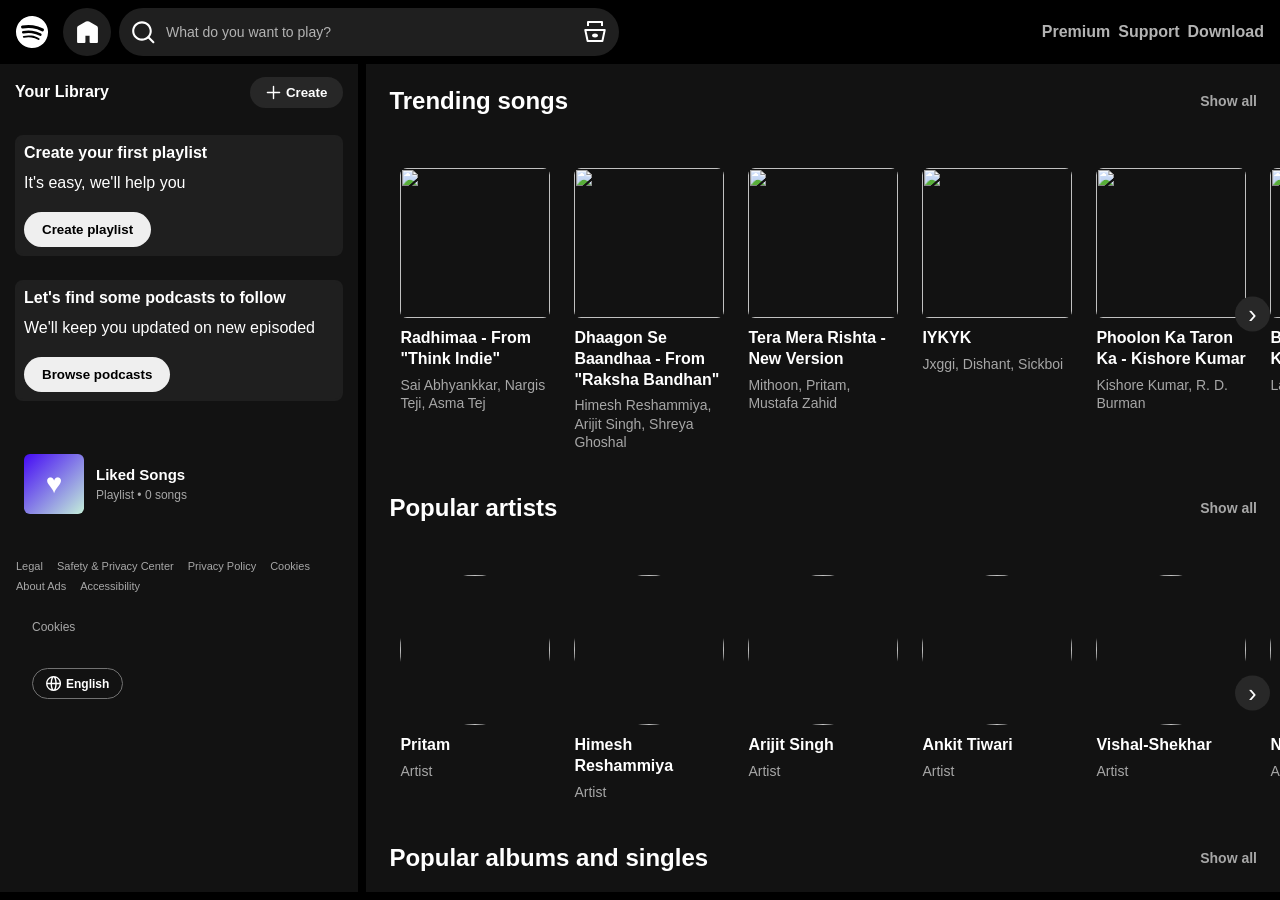
==== commit d88fa8e3: "chore: save stable version before cleanup" ====
--- a/html/index.html
+++ b/html/index.html
@@ -15,21 +15,32 @@
   <link rel="stylesheet" href="../css/left.css">
   <link rel="stylesheet" href="../css/right.css">
   <link rel="stylesheet" href="../css/bottom-player.css">
+  <link rel="stylesheet" href="../css/expanded-player.css">
+  <link rel="stylesheet" href="../css/playlist detail.css">
+  <link rel="stylesheet" href="../css/popup.css">
+  <link rel="stylesheet" href="../css/toast.css">
+  <link rel="stylesheet" href="../css/liked songs page.css">
+  <link rel="stylesheet" href="../css/responsive.css">
 </head>
 
 <body>
   <div class="header flex">
     <div class="leftHeader flex item-center">
       <div class="logo">
-        <img class="invert" src="../svgs/logos.svg" alt="spotify logo">
+        <a href="./index.html">
+          <img class="invert" src="../svgs/logos.svg" alt="spotify logo">
+        </a>
       </div>
       <div class="homeandsearch flex">
         <div class="home">
-          <img src="../svgs/home.svg" alt="">
-        </div>
+          <a href="./index.html">
+            <img src="../svgs/home.svg" alt="">
+          </a>
+        </div>
+
         <div class="searchBar flex">
           <img src="../svgs/search.svg" alt="">
-          <input type="text" placeholder="What do you want to play?">
+          <input type="text" class="search-input" placeholder="What do you want to play?" autocomplete="off">
           <img class="browse" src="../svgs/browse.svg" alt="">
         </div>
       </div>
@@ -37,16 +48,78 @@
 
     <div class="rightHeader flex">
       <div class="section1 flex">
-        <p>Premium</p>
-        <p>Support</p>
-        <p>Download</p>
+        <a href="https://www.spotify.com/in-en/premium/" target="_blank" rel="noopener noreferrer">Premium</a>
+        <a href="https://support.spotify.com/in-en/" target="_blank" rel="noopener noreferrer">Support</a>
+        <a href="https://play.google.com/store/apps/details?id=com.spotify.music" target="_blank"
+          rel="noopener noreferrer">Download</a>
       </div>
       <!-- <div class="section2 flex">
         <p> <img class="install" src="../svgs/install.svg" alt="">Install App</p>
         <p>Sign up</p>
         <button class="logIn">Log in</button> -->
     </div>
-  </div>
+
+    <div class="mobile-header">
+
+      <div class="mobile-title-area">
+        <h2 class="mobile-page-title">Good morning</h2>
+      </div>
+
+      <div class="mobile-search-bar">
+        <img src="../svgs/search.svg" alt="">
+
+        <input type="text" class="mobile-search-input" placeholder="What do you want to play?" autocomplete="off">
+
+        <button class="mobile-search-close">✕</button>
+      </div>
+
+      <div class="settings-wrapper">
+        <button class="mobile-settings" aria-label="Settings">⚙</button>
+
+        <div class="settings-dropdown">
+
+          <div class="settings-title">Settings</div>
+
+          <button class="settings-option" data-setting="account">
+            <span>Account</span>
+            <span class="setting-value">›</span>
+          </button>
+
+          <button class="settings-option" data-setting="playback">
+            <span>Autoplay</span>
+            <span class="setting-value" id="autoplay-value">On</span>
+          </button>
+
+          <button class="settings-option" data-setting="audio">
+            <span>Audio quality</span>
+            <span class="setting-value" id="audio-quality-value">Normal</span>
+          </button>
+
+          <button class="settings-option" data-setting="data">
+            <span>Data Saver</span>
+            <span class="settings-toggle" id="data-toggle"></span>
+          </button>
+
+          <button class="settings-option" data-setting="notifications">
+            <span>Notifications</span>
+            <span class="setting-value" id="notification-value">Off</span>
+          </button>
+
+          <button class="settings-option" data-setting="theme">
+            <span>Theme</span>
+            <span class="setting-value" id="theme-value">Dark</span>
+          </button>
+
+          <div class="settings-divider"></div>
+
+          <button class="settings-option settings-logout" data-setting="logout">
+            Log out
+          </button>
+
+        </div>
+      </div>
+
+    </div>
   </div>
 
 
@@ -75,19 +148,64 @@
         </div>
       </div>
 
+      <div class="user-playlists"></div>
+
+      <div class="saved-songs-library">
+
+        <div class="liked-songs-library-card" id="liked-songs-library-card">
+
+          <div class="liked-songs-card-image">
+            ♥
+          </div>
+
+          <div class="liked-songs-card-info">
+            <h4>Liked Songs</h4>
+            <p>Playlist • <span class="saved-songs-count">0</span> songs</p>
+          </div>
+
+        </div>
+
+      </div>
+
       <div class="imp-links language flex">
-        <p>Legal</p>
-        <p>Safety & Privacy Center</p>
-        <p>Privacy Policy</p>
-        <p>cookies</p>
-        <p>About Ads</p>
-        <p>Accessibility</p>
-      </div>
-
-      <div class="cookies">Cookies</div>
+
+        <a href="https://www.spotify.com/in-en/legal/end-user-agreement/" target="_blank" rel="noopener noreferrer">
+          Legal
+        </a>
+
+        <a href="https://www.spotify.com/in-en/safetyandprivacy/" target="_blank" rel="noopener noreferrer">
+          Safety & Privacy Center
+        </a>
+
+        <a href="https://www.spotify.com/in-en/legal/privacy-policy/" target="_blank" rel="noopener noreferrer">
+          Privacy Policy
+        </a>
+
+        <a href="https://www.spotify.com/in-en/legal/cookies-policy/" target="_blank" rel="noopener noreferrer">
+          Cookies
+        </a>
+
+        <a href="https://www.spotify.com/in-en/legal/advertising/" target="_blank" rel="noopener noreferrer">
+          About Ads
+        </a>
+
+        <a href="https://www.spotify.com/in-en/accessibility/" target="_blank" rel="noopener noreferrer">
+          Accessibility
+        </a>
+
+      </div>
+
+      <div class="cookies">
+        <a href="https://www.spotify.com/in-en/legal/cookies-policy/" target="_blank" rel="noopener noreferrer">
+          Cookies
+        </a>
+      </div>
 
       <div class="language-selector">
-        <button><img class="invert" src="../svgs/language.svg" alt="">English</button>
+        <button>
+          <img class="invert" src="../svgs/language.svg" alt="">
+          English
+        </button>
       </div>
     </div>
 
@@ -944,71 +1062,190 @@
 
       <div class="footer border">
         <div class="footer-links flex border">
+
           <div class="multiple-links flex border">
+
+            <!-- Company -->
             <div class="company">
               <p>Company</p>
               <ul>
-                <li>About</li>
-                <li>Jobs</li>
-                <li>For the Record</li>
+                <li>
+                  <a href="https://www.spotify.com/in/about-us/contact/" target="_blank" rel="noopener noreferrer">
+                    About
+                  </a>
+                </li>
+
+                <li>
+                  <a href="https://www.lifeatspotify.com/" target="_blank" rel="noopener noreferrer">
+                    Jobs
+                  </a>
+                </li>
+
+                <li>
+                  <a href="https://newsroom.spotify.com/" target="_blank" rel="noopener noreferrer">
+                    For the Record
+                  </a>
+                </li>
               </ul>
             </div>
 
+
+            <!-- Communities -->
             <div class="communities">
               <p>Communities</p>
               <ul>
-                <li>For Artists</li>
-                <li>Developers</li>
-                <li>Advertising</li>
-                <li>Investors</li>
-                <li>Vendors</li>
+                <li>
+                  <a href="https://artists.spotify.com/" target="_blank" rel="noopener noreferrer">
+                    For Artists
+                  </a>
+                </li>
+
+                <li>
+                  <a href="https://developer.spotify.com/" target="_blank" rel="noopener noreferrer">
+                    Developers
+                  </a>
+                </li>
+
+                <li>
+                  <a href="https://ads.spotify.com/" target="_blank" rel="noopener noreferrer">
+                    Advertising
+                  </a>
+                </li>
+
+                <li>
+                  <a href="https://investors.spotify.com/" target="_blank" rel="noopener noreferrer">
+                    Investors
+                  </a>
+                </li>
+
+                <li>
+                  <a href="https://spotifyforvendors.com/" target="_blank" rel="noopener noreferrer">
+                    Vendors
+                  </a>
+                </li>
               </ul>
             </div>
 
+
+            <!-- Useful Links -->
             <div class="useful-links">
               <p>Useful links</p>
               <ul>
-                <li>Support</li>
-                <li>Free Mobile App</li>
-                <li>Popular by Country</li>
-                <li>Import your music</li>
+                <li>
+                  <a href="https://support.spotify.com/" target="_blank" rel="noopener noreferrer">
+                    Support
+                  </a>
+                </li>
+
+                <li>
+                  <a href="https://www.spotify.com/in/download/" target="_blank" rel="noopener noreferrer">
+                    Free Mobile App
+                  </a>
+                </li>
+
+                <li>
+                  <a href="https://www.spotify.com/in/" target="_blank" rel="noopener noreferrer">
+                    Popular by Country
+                  </a>
+                </li>
+
+                <li>
+                  <a href="https://support.spotify.com/" target="_blank" rel="noopener noreferrer">
+                    Import your music
+                  </a>
+                </li>
               </ul>
             </div>
 
+
+            <!-- Spotify Plans -->
             <div class="spotify-plans">
               <p>Spotify Plans</p>
               <ul>
-                <li>Premium Standard</li>
-                <li>Premium Platinum</li>
-                <li>Premium Student</li>
-                <li>Spotify Free</li>
+                <li>
+                  <a href="https://www.spotify.com/in/premium/" target="_blank" rel="noopener noreferrer">
+                    Premium Standard
+                  </a>
+                </li>
+
+                <li>
+                  <a href="https://www.spotify.com/in/premium/" target="_blank" rel="noopener noreferrer">
+                    Premium Platinum
+                  </a>
+                </li>
+
+                <li>
+                  <a href="https://www.spotify.com/in/premium/" target="_blank" rel="noopener noreferrer">
+                    Premium Student
+                  </a>
+                </li>
+
+                <li>
+                  <a href="https://www.spotify.com/in/free/" target="_blank" rel="noopener noreferrer">
+                    Spotify Free
+                  </a>
+                </li>
               </ul>
             </div>
+
           </div>
 
+
+          <!-- Social Links -->
           <div class="social-links">
-            <button class="instagram">
-              <img class="invert" src="../svgs/insta.svg" alt="">
-            </button>
-            <button class="x">
-              <img class="invert" src="../svgs/x.svg" alt="">
-            </button>
-            <button class="facebook">
-              <img class="invert" src="../svgs/facebook.svg" alt="">
-            </button>
+
+            <a class="instagram" href="https://www.instagram.com/spotify/" target="_blank" rel="noopener noreferrer"
+              aria-label="Spotify on Instagram">
+              <img class="invert" src="../svgs/insta.svg" alt="Instagram">
+            </a>
+
+            <a class="x" href="https://x.com/spotify" target="_blank" rel="noopener noreferrer"
+              aria-label="Spotify on X">
+              <img class="invert" src="../svgs/x.svg" alt="X">
+            </a>
+
+            <a class="facebook" href="https://www.facebook.com/Spotify/" target="_blank" rel="noopener noreferrer"
+              aria-label="Spotify on Facebook">
+              <img class="invert" src="../svgs/facebook.svg" alt="Facebook">
+            </a>
+
           </div>
 
         </div>
+
+
         <div class="spotify-copyright border flex">
           © 2026 Spotify AB
         </div>
+
       </div>
     </div>
   </div>
 
   <div class="bottom-player flex">
 
+    <!-- MOBILE EXPANDED PLAYER HEADER -->
+
+    <div class="mobile-player-header">
+      <button class="collapse-player">⌄</button>
+      <span>Now Playing</span>
+      <div class="player-menu-wrapper">
+        <button class="player-menu">•••</button>
+
+        <div class="player-menu-dropdown">
+          <button class="menu-action" data-action="queue">Add to queue</button>
+          <button class="menu-action" data-action="playlist">Add to playlist</button>
+          <button class="menu-action" data-action="share">Share</button>
+          <button class="menu-action" data-action="copy">Copy song path</button>
+          <button class="menu-action" data-action="artwork">Open album artwork</button>
+        </div>
+      </div>
+    </div>
+
+    <!-- SONG INFORMATION -->
+
     <div class="song-info">
+
       <img class="song-image" src="" alt="">
 
       <div class="song-details">
@@ -1017,13 +1254,25 @@
       </div>
 
       <button class="like-song">♡</button>
-    </div>
-
+
+    </div>
+
+    <!-- LARGE IMAGE FOR MOBILE EXPANDED PLAYER -->
+
+    <div class="mobile-expanded-art">
+      <img class="expanded-song-image" src="" alt="">
+    </div>
+
+    <!-- PLAYER CONTROLS -->
     <div class="player-controls">
+
+      <!-- SHUFFLE -->
 
       <div class="extra-controls shuffle-control">
         <button class="shuffle-btn">⤨</button>
       </div>
+
+      <!-- PREVIOUS / PLAY / NEXT -->
 
       <div class="controls flex">
         <button>⏮</button>
@@ -1031,17 +1280,22 @@
         <button>⏭</button>
       </div>
 
+      <!-- REPEAT -->
+
       <div class="extra-controls repeat-control">
         <button class="repeat-btn">↻</button>
       </div>
+
+      <!-- SEEKBAR -->
 
       <div class="seekbar-container">
         <span>0:00</span>
         <input type="range" min="0" max="100" value="0">
         <span>0:00</span>
       </div>
-
-    </div>
+    </div>
+
+    <!-- DESKTOP VOLUME -->
 
     <div class="volume-control">
       <span>🔊</span>
@@ -1058,7 +1312,124 @@
     </div>
   </div> -->
 
+  <div class="mobile-bottom-nav">
+
+    <button>
+      <img src="../svgs/home.svg" alt="">
+      <span>Home</span>
+    </button>
+
+    <button>
+      <img src="../svgs/search.svg" alt="">
+      <span>Search</span>
+    </button>
+
+    <button>
+      <img src="../svgs/library.svg" alt="">
+      <span>Your Library</span>
+    </button>
+
+
+    <a class="mobile-get-app" href="https://play.google.com/store/apps/details?id=com.spotify.music" target="_blank"
+      rel="noopener noreferrer">
+      <img src="../svgs/install.svg" alt="">
+      <span>Get App</span>
+    </a>
+
+  </div>
+
+  <div class="playlist-modal-overlay">
+    <div class="playlist-modal">
+      <button class="playlist-modal-close">×</button>
+
+      <h2>Create playlist</h2>
+
+      <input type="text" class="playlist-name-input" placeholder="My Playlist #1" maxlength="50" autocomplete="off">
+
+      <div class="playlist-modal-actions">
+        <button class="playlist-cancel">Cancel</button>
+        <button class="playlist-create">Create</button>
+      </div>
+    </div>
+  </div>
+
+  <div class="playlist-detail-overlay" id="playlist-detail-overlay">
+    <div class="playlist-detail">
+
+      <div class="playlist-detail-header">
+        <button class="playlist-back">←</button>
+
+        <div>
+          <p>Your Playlist</p>
+          <h1 id="playlist-detail-name"></h1>
+          <span id="playlist-detail-count"></span>
+        </div>
+      </div>
+
+      <div class="playlist-detail-controls">
+        <button class="playlist-detail-play">▶</button>
+      </div>
+
+      <div class="playlist-detail-songs" id="playlist-detail-songs">
+      </div>
+
+    </div>
+  </div>
+
+
+  <div class="spotify-toast" id="spotify-toast">
+    <div class="spotify-toast-title">
+      🎙 Podcasts
+    </div>
+
+    <div class="spotify-toast-message">
+      We're still working on it. Stay tuned!
+    </div>
+  </div>
+
+  <div class="add-playlist-overlay" id="add-playlist-overlay">
+    <div class="add-playlist-modal">
+
+      <div class="add-playlist-header">
+        <h2>Add to playlist</h2>
+
+        <button class="add-playlist-close">
+          ×
+        </button>
+      </div>
+
+      <div class="add-playlist-list" id="add-playlist-list"></div>
+
+      <button class="create-playlist-from-player">
+        + Create playlist
+      </button>
+
+    </div>
+  </div>
+
+  <div class="liked-songs-overlay" id="liked-songs-overlay">
+    <div class="liked-songs-page">
+
+      <div class="liked-songs-header">
+        <button class="liked-songs-back">←</button>
+
+        <div>
+          <p>Your Library</p>
+          <h1>Liked Songs</h1>
+          <span id="liked-songs-page-count">0 songs</span>
+        </div>
+      </div>
+
+      <div class="liked-songs-controls">
+        <button class="liked-songs-play">▶</button>
+      </div>
+
+      <div class="liked-songs-page-list" id="liked-songs-page-list"></div>
+
+    </div>
+  </div>
+
   <script src="../js/script.js"></script>
 </body>
 
-</html>
+</html>
--- a/css/style.css
+++ b/css/style.css
@@ -17,4 +17,96 @@
 .create {
   width: 25px;
   filter: invert(1);
+}
+
+body.light-theme {
+    background: #f5f5f5;
+    color: #111;
+}
+
+body.light-theme .header {
+    background: #ffffff;
+}
+
+body.light-theme .left,
+body.light-theme .right {
+    background: #ffffff;
+}
+
+body.light-theme .searchBar,
+body.light-theme .home {
+    background: #e8e8e8;
+}
+
+body.light-theme .searchBar input {
+    color: #111;
+}
+
+body.light-theme .searchBar input::placeholder {
+    color: #666;
+}
+
+body.light-theme .section1 a {
+    color: #555;
+}
+
+body.light-theme .section1 a:hover {
+    color: #111;
+}
+
+body.light-theme .card h3,
+body.light-theme .artists-card h3,
+body.light-theme .album-and-singles-card h3,
+body.light-theme .radio-card h3,
+body.light-theme .charts-card h3 {
+    color: #111;
+}
+
+body.light-theme .card p,
+body.light-theme .artists-card p,
+body.light-theme .album-and-singles-card p,
+body.light-theme .radio-card p,
+body.light-theme .charts-card p {
+    color: #666;
+}
+
+body.light-theme .mobile-header {
+    color: #111;
+}
+
+body.light-theme .mobile-settings {
+    color: #111;
+}
+
+body.light-theme .bottom-player {
+    background: #ffffff;
+    color: #111;
+    border-top-color: #ddd;
+}
+
+body.light-theme .current-song-name {
+    color: #111;
+}
+
+body.light-theme .artist-name {
+    color: #666;
+}
+
+body.light-theme .settings-dropdown {
+    background: #ffffff;
+    border-color: #ddd;
+    box-shadow: 0 10px 35px rgba(0, 0, 0, .18);
+}
+
+body.light-theme .settings-title,
+body.light-theme .settings-option {
+    color: #111;
+}
+
+body.light-theme .settings-option:hover {
+    background: #eeeeee;
+}
+
+body.light-theme .settings-divider {
+    background: #ddd;
 }
--- a/css/header.css
+++ b/css/header.css
@@ -29,16 +29,17 @@
   gap: 8px;
 }
 
-.section1 p,
+.section1 a,
 .section2 p {
   color: #b3b3b3;
   font-size: 16px;
   font-weight: bold;
   white-space: nowrap;
   cursor: pointer;
+  text-decoration: none;
 }
 
-.section1 p:hover,
+.section1 a:hover,
 .section2 p:hover {
   color: white;
 }
@@ -111,4 +112,13 @@
 .homeandsearch {
   align-items: center;
   gap: 8px;
+}
+
+.logo a,
+.home a {
+  display: flex;
+  align-items: center;
+  justify-content: center;
+  width: 100%;
+  height: 100%;
 }
--- a/css/footer.css
+++ b/css/footer.css
@@ -20,6 +20,29 @@
   margin-bottom: 5px;
 }
 
+
+/* Footer links */
+
+.company>ul>li>a,
+.communities>ul>li>a,
+.useful-links>ul>li>a,
+.spotify-plans>ul>li>a {
+  color: #a7a7a7;
+  text-decoration: none;
+  transition: color 0.2s ease;
+}
+
+.company>ul>li>a:hover,
+.communities>ul>li>a:hover,
+.useful-links>ul>li>a:hover,
+.spotify-plans>ul>li>a:hover {
+  color: #ffffff;
+  text-decoration: underline;
+}
+
+
+/* Link columns */
+
 .multiple-links {
   gap: 55px;
 }
@@ -33,20 +56,41 @@
   margin-bottom: 8px;
 }
 
-.social-links button {
+
+/* Social links */
+
+.social-links {
+  display: flex;
+  gap: 16px;
+  align-items: flex-start;
+}
+
+.social-links>a {
   background-color: #292929;
   border: none;
   border-radius: 50%;
   width: 40px;
   height: 40px;
   padding: 0;
-  /* background: #a7a7a7; */
+
+  display: flex;
+  align-items: center;
+  justify-content: center;
+
+  transition: background-color 0.2s ease;
 }
 
-.social-links>button>img {
+.social-links>a:hover {
+  background-color: #3f3f3f;
+}
+
+.social-links>a>img {
   width: 20px;
   height: 20px;
 }
+
+
+/* Copyright */
 
 .spotify-copyright {
   padding: 24px;
--- a/css/main.css
+++ b/css/main.css
@@ -51,3 +51,69 @@
   background-color: #3a3a3a;
   transform: translateY(-50%) scale(1.05);
 }
+
+.mobile-header {
+  display: none;
+}
+
+.mobile-bottom-nav {
+  display: none;
+}
+
+.imp-links {
+  display: flex;
+  flex-wrap: wrap;
+  gap: 10px 14px;
+  padding: 18px 16px 0;
+}
+
+.imp-links a {
+  color: #b3b3b3;
+  font-size: 11px;
+  text-decoration: none;
+  white-space: nowrap;
+}
+
+.imp-links a:hover {
+  text-decoration: underline;
+  color: #ffffff;
+}
+
+.cookies {
+  padding: 14px 16px 0;
+}
+
+.cookies a {
+  color: #ffffff;
+  font-size: 12px;
+  text-decoration: none;
+}
+
+.cookies a:hover {
+  text-decoration: underline;
+}
+
+.language-selector {
+  padding: 18px 16px 20px;
+}
+
+.language-selector button {
+  border: 1px solid #727272;
+  background: transparent;
+  color: #ffffff;
+
+  border-radius: 20px;
+
+  padding: 7px 14px;
+
+  font-size: 12px;
+  font-weight: 600;
+
+  cursor: pointer;
+}
+
+.language-selector button:hover {
+  border-color: #ffffff;
+  transform: scale(1.02);
+}
+
--- a/css/left.css
+++ b/css/left.css
@@ -30,8 +30,18 @@
   flex-wrap: wrap;
   gap: 10px 15px;
   padding: 15px;
-  color: #a7a7a7;
   font-size: 14px;
+}
+
+.imp-links a {
+  color: #a7a7a7;
+  text-decoration: none;
+  cursor: pointer;
+}
+
+.imp-links a:hover {
+  color: #ffffff;
+  text-decoration: underline;
 }
 
 .playlist,
@@ -64,6 +74,16 @@
 .cookies {
   margin: 10px 15px;
   font-size: 14px;
+}
+
+.cookies a {
+  color: #a7a7a7;
+  text-decoration: none;
+}
+
+.cookies a:hover {
+  color: #ffffff;
+  text-decoration: underline;
 }
 
 .language-selector button {
@@ -95,4 +115,286 @@
   font-weight: bold;
   display: flex;
   gap: 5px;
+}
+
+.saved-songs-library {
+  width: 100%;
+  padding: 18px 16px 20px;
+  box-sizing: border-box;
+}
+
+.saved-songs-header {
+  display: flex;
+  align-items: center;
+  justify-content: space-between;
+  margin-bottom: 12px;
+}
+
+.saved-songs-header h3 {
+  margin: 0;
+  font-size: 15px;
+  color: #fff;
+}
+
+.saved-songs-count {
+  color: #a7a7a7;
+  font-size: 12px;
+}
+
+.saved-songs-list {
+  display: flex;
+  flex-direction: column;
+  gap: 8px;
+}
+
+.saved-song {
+  width: 100%;
+  display: flex;
+  align-items: center;
+  gap: 10px;
+  padding: 7px;
+  border-radius: 5px;
+  box-sizing: border-box;
+  cursor: pointer;
+}
+
+.saved-song:hover {
+  background: #1f1f1f;
+}
+
+.saved-song img {
+  width: 42px;
+  height: 42px;
+  flex-shrink: 0;
+  object-fit: cover;
+  border-radius: 4px;
+}
+
+.saved-song-info {
+  min-width: 0;
+  flex: 1;
+}
+
+.saved-song-title {
+  margin: 0;
+  color: #fff;
+  font-size: 13px;
+  white-space: nowrap;
+  overflow: hidden;
+  text-overflow: ellipsis;
+}
+
+.saved-song-artist {
+  margin: 4px 0 0;
+  color: #a7a7a7;
+  font-size: 11px;
+  white-space: nowrap;
+  overflow: hidden;
+  text-overflow: ellipsis;
+}
+
+.saved-song-play {
+  color: #fff;
+  font-size: 16px;
+  flex-shrink: 0;
+}
+
+.saved-songs-empty {
+  color: #a7a7a7;
+  font-size: 12px;
+  line-height: 1.5;
+}
+
+.user-playlists {
+  display: flex;
+  flex-direction: column;
+  gap: 8px;
+  margin-top: 12px;
+}
+
+.user-playlist {
+  width: 100%;
+  display: flex;
+  align-items: center;
+  gap: 12px;
+  padding: 8px;
+  border-radius: 6px;
+  cursor: pointer;
+  transition: background .2s;
+}
+
+.user-playlist:hover {
+  background: #1f1f1f;
+}
+
+.user-playlist-image {
+  width: 48px;
+  height: 48px;
+  border-radius: 4px;
+  flex-shrink: 0;
+}
+
+.user-playlist-info {
+  min-width: 0;
+}
+
+.user-playlist-info h4 {
+  color: #fff;
+  font-size: 14px;
+  font-weight: 500;
+  margin: 0 0 4px;
+  white-space: nowrap;
+  overflow: hidden;
+  text-overflow: ellipsis;
+}
+
+.user-playlist-info p {
+  color: #b3b3b3;
+  font-size: 12px;
+  margin: 0;
+}
+
+.playlist-modal-overlay {
+  position: fixed;
+  inset: 0;
+  background: rgba(0, 0, 0, .7);
+  display: none;
+  align-items: center;
+  justify-content: center;
+  z-index: 1000;
+}
+
+.playlist-modal-overlay.active {
+  display: flex;
+}
+
+.playlist-modal {
+  width: 360px;
+  max-width: calc(100vw - 40px);
+  background: #282828;
+  border-radius: 10px;
+  padding: 24px;
+  position: relative;
+  box-shadow: 0 15px 50px rgba(0, 0, 0, .6);
+}
+
+.playlist-modal h2 {
+  color: #fff;
+  font-size: 24px;
+  margin: 0 0 20px;
+}
+
+.playlist-modal-close {
+  position: absolute;
+  top: 12px;
+  right: 14px;
+  border: none;
+  background: none;
+  color: #b3b3b3;
+  font-size: 28px;
+  cursor: pointer;
+  line-height: 1;
+}
+
+.playlist-modal-close:hover {
+  color: #fff;
+}
+
+.playlist-name-input {
+  width: 100%;
+  box-sizing: border-box;
+  border: 1px solid #727272;
+  border-radius: 4px;
+  background: #3e3e3e;
+  color: #fff;
+  padding: 12px;
+  font-size: 14px;
+  outline: none;
+}
+
+.playlist-name-input:focus {
+  border-color: #fff;
+}
+
+.playlist-modal-actions {
+  display: flex;
+  justify-content: flex-end;
+  gap: 10px;
+  margin-top: 20px;
+}
+
+.playlist-cancel,
+.playlist-create {
+  border: none;
+  border-radius: 500px;
+  padding: 10px 20px;
+  font-size: 14px;
+  font-weight: 700;
+  cursor: pointer;
+}
+
+.playlist-cancel {
+  background: transparent;
+  color: #fff;
+}
+
+.playlist-cancel:hover {
+  background: #3e3e3e;
+}
+
+.playlist-create {
+  background: #fff;
+  color: #000;
+}
+
+.playlist-create:hover {
+  transform: scale(1.03);
+}
+
+.liked-songs-library-card {
+  width: 100%;
+  display: flex;
+  align-items: center;
+  gap: 12px;
+  padding: 8px;
+  box-sizing: border-box;
+  border-radius: 6px;
+  cursor: pointer;
+  transition: background .2s;
+}
+
+.liked-songs-library-card:hover {
+  background: #1f1f1f;
+}
+
+.liked-songs-card-image {
+  width: 60px;
+  height: 60px;
+  flex-shrink: 0;
+  border-radius: 6px;
+  background: linear-gradient(135deg,
+      #450af5 0%,
+      #c4efd9 100%);
+  color: #fff;
+  display: flex;
+  align-items: center;
+  justify-content: center;
+  font-size: 28px;
+}
+
+.liked-songs-card-info {
+  min-width: 0;
+}
+
+.liked-songs-card-info h4 {
+  margin: 0 0 5px;
+  color: #fff;
+  font-size: 15px;
+  font-weight: 600;
+}
+
+.liked-songs-card-info p {
+  margin: 0;
+  color: #a7a7a7;
+  font-size: 12px;
 }
--- a/css/right.css
+++ b/css/right.css
@@ -135,4 +135,74 @@
 
 .play-button:hover {
   transform: translateY(0) scale(1.06);
+}
+
+/* =========================================================
+   SEARCH FUNCTIONALITY
+   ========================================================= */
+
+/* Search input */
+.searchBar {
+  position: relative;
+}
+
+.searchBar input {
+  width: 100%;
+  height: 100%;
+  border: none;
+  outline: none;
+  background: transparent;
+  color: #fff;
+  font-size: 14px;
+}
+
+.searchBar input::placeholder {
+  color: #b3b3b3;
+}
+
+/* No results message */
+.search-no-results {
+  width: 100%;
+  padding: 60px 24px;
+  box-sizing: border-box;
+  text-align: center;
+  color: #a7a7a7;
+  font-size: 18px;
+  font-weight: 600;
+}
+
+/* Hidden cards */
+.card[hidden],
+.artists-card[hidden],
+.album-and-singles-card[hidden],
+.radio-card[hidden],
+.charts-card[hidden],
+.section-wrapper[hidden] {
+  display: none !important;
+}
+
+/* Keep section layout stable while searching */
+.section-wrapper.search-hidden {
+  display: none !important;
+}
+
+/* Search active state */
+.searchBar.search-active {
+  background-color: #242424;
+}
+
+.searchBar.search-active input {
+  color: #fff;
+}
+
+/* Small screens */
+@media (max-width: 768px) {
+  .searchBar input {
+    font-size: 13px;
+  }
+
+  .search-no-results {
+    padding: 45px 16px;
+    font-size: 16px;
+  }
 }
--- a/css/bottom-player.css
+++ b/css/bottom-player.css
@@ -11,7 +11,7 @@
   justify-content: space-between;
   padding: 0 18px;
   box-sizing: border-box;
-  z-index: 100;
+  z-index: 3000;
   border-top: 1px solid #282828;
 }
 
--- a/css/expanded-player.css
+++ b/css/expanded-player.css
@@ -0,0 +1,137 @@
+/* =========================================================
+   PLAYER MENU
+   ========================================================= */
+
+.player-menu-wrapper {
+  position: relative !important;
+  flex-shrink: 0 !important;
+  width: 32px !important;
+  height: 32px !important;
+}
+
+.player-menu {
+  width: 32px !important;
+  height: 32px !important;
+  padding: 0 !important;
+  margin: 0 !important;
+  border: none !important;
+  background: transparent !important;
+  color: #fff !important;
+  cursor: pointer !important;
+  display: flex !important;
+  align-items: center !important;
+  justify-content: center !important;
+  font-size: 18px !important;
+  line-height: 1 !important;
+  transition: transform 0.2s ease, font-size 0.2s ease !important;
+}
+
+.player-menu:hover {
+  font-size: 21px !important;
+  transform: scale(1.05);
+}
+
+.player-menu-dropdown {
+  position: absolute !important;
+  top: 36px !important;
+  right: 0 !important;
+  width: 220px !important;
+  min-width: 220px !important;
+  max-width: calc(100vw - 24px) !important;
+  padding: 6px !important;
+  margin: 0 !important;
+  box-sizing: border-box !important;
+  background: rgba(38, 38, 38, 0.98) !important;
+  border: 1px solid rgba(255, 255, 255, 0.12) !important;
+  border-radius: 9px !important;
+  box-shadow: 0 12px 30px rgba(0, 0, 0, 0.45) !important;
+  display: flex !important;
+  flex-direction: column !important;
+  gap: 2px !important;
+  opacity: 0 !important;
+  visibility: hidden !important;
+  transform: translateY(-6px) scale(0.97) !important;
+  transform-origin: top right !important;
+  pointer-events: none !important;
+  transition: opacity 0.18s ease,
+    transform 0.18s ease,
+    visibility 0.18s ease !important;
+  z-index: 2000 !important;
+}
+
+.bottom-player.menu-open .player-menu-dropdown {
+  opacity: 1 !important;
+  visibility: visible !important;
+  transform: translateY(0) scale(1) !important;
+  pointer-events: auto !important;
+}
+
+.player-menu-dropdown .menu-action {
+  width: 100% !important;
+  min-height: 36px !important;
+  height: 36px !important;
+  padding: 8px 10px !important;
+  margin: 0 !important;
+  box-sizing: border-box !important;
+  border: none !important;
+  border-radius: 6px !important;
+  background: transparent !important;
+  color: #fff !important;
+  text-align: left !important;
+  font-family: inherit !important;
+  font-size: 12px !important;
+  font-weight: 500 !important;
+  line-height: 1.2 !important;
+  white-space: nowrap !important;
+  cursor: pointer !important;
+  display: flex !important;
+  align-items: center !important;
+  transition: background 0.18s ease,
+    color 0.18s ease,
+    padding-left 0.18s ease !important;
+}
+
+.player-menu-dropdown .menu-action:hover {
+  background: rgba(30, 215, 96, 0.14) !important;
+  color: #1ed760 !important;
+  padding-left: 14px !important;
+}
+
+.player-menu-dropdown .menu-action:active {
+  transform: scale(0.98);
+}
+
+/* =========================================================
+   PLAYER MENU - MOBILE
+   ========================================================= */
+
+@media (max-width: 640px) {
+  .player-menu-dropdown {
+    top: 34px !important;
+    right: 0 !important;
+    width: 210px !important;
+    min-width: 210px !important;
+    max-width: calc(100vw - 20px) !important;
+    padding: 5px !important;
+  }
+
+  .player-menu-dropdown .menu-action {
+    min-height: 34px !important;
+    height: 34px !important;
+    padding: 7px 9px !important;
+    font-size: 11.5px !important;
+  }
+
+  .player-menu-dropdown .menu-action:hover {
+    padding-left: 12px !important;
+  }
+}
+
+@media (max-width: 380px) {
+  .player-menu-dropdown {
+    width: calc(100vw - 20px) !important;
+    min-width: 0 !important;
+    max-width: calc(100vw - 20px) !important;
+    right: 0 !important;
+  }
+}
--- a/css/playlist detail.css
+++ b/css/playlist detail.css
@@ -0,0 +1,138 @@
+.playlist-detail-overlay {
+  position: fixed;
+  inset: 0;
+  background: var(--playlist-detail-bg, #121212);
+  display: none;
+  z-index: 1500;
+  overflow-y: auto;
+  transition: background 0.3s ease;
+}
+
+.playlist-detail-overlay.active {
+  display: block;
+}
+
+.playlist-detail {
+  min-height: 100%;
+  padding: 30px 30px 130px;
+  box-sizing: border-box;
+}
+
+.playlist-detail-header {
+  display: flex;
+  align-items: center;
+  gap: 20px;
+  margin-bottom: 25px;
+}
+
+.playlist-back {
+  border: none;
+  background: #282828;
+  color: #fff;
+  width: 42px;
+  height: 42px;
+  border-radius: 50%;
+  font-size: 22px;
+  cursor: pointer;
+}
+
+.playlist-detail-header p {
+  color: #b3b3b3;
+  margin: 0 0 5px;
+  font-size: 13px;
+}
+
+.playlist-detail-header h1 {
+  color: #fff;
+  margin: 0 0 6px;
+  font-size: 32px;
+}
+
+.playlist-detail-header span {
+  color: #b3b3b3;
+  font-size: 14px;
+}
+
+.playlist-detail-controls {
+  margin-bottom: 25px;
+}
+
+.playlist-detail-play {
+  border: none;
+  background: #1ed760;
+  color: #000;
+  width: 52px;
+  height: 52px;
+  border-radius: 50%;
+  font-size: 20px;
+  cursor: pointer;
+}
+
+.playlist-detail-songs {
+  display: flex;
+  flex-direction: column;
+  gap: 4px;
+}
+
+.playlist-song {
+  display: flex;
+  align-items: center;
+  gap: 14px;
+  padding: 10px 12px;
+  border-radius: 6px;
+  cursor: pointer;
+}
+
+.playlist-song:hover {
+  background: #282828;
+}
+
+.playlist-song-image {
+  width: 52px;
+  height: 52px;
+  object-fit: cover;
+  border-radius: 4px;
+  background: #282828;
+  flex-shrink: 0;
+}
+
+.playlist-song-info {
+  min-width: 0;
+}
+
+.playlist-song-info h4 {
+  color: #fff;
+  font-size: 15px;
+  font-weight: 500;
+  margin: 0 0 5px;
+  white-space: nowrap;
+  overflow: hidden;
+  text-overflow: ellipsis;
+}
+
+.playlist-song-info p {
+  color: #b3b3b3;
+  font-size: 13px;
+  margin: 0;
+}
+
+.playlist-empty-message {
+  color: #b3b3b3;
+  font-size: 15px;
+  padding: 30px 10px;
+}
+
+@media (max-width: 640px) {
+  .playlist-detail {
+    padding: 20px 15px 90px;
+  }
+
+  .playlist-detail-header h1 {
+    font-size: 24px;
+  }
+
+  .playlist-song-image {
+    width: 48px;
+    height: 48px;
+  }
+}
--- a/css/popup.css
+++ b/css/popup.css
@@ -0,0 +1,101 @@
+.add-playlist-overlay {
+  position: fixed;
+  inset: 0;
+  background: rgba(0, 0, 0, 0.7);
+  display: none;
+  align-items: center;
+  justify-content: center;
+  z-index: 3000;
+}
+
+.add-playlist-overlay.active {
+  display: flex;
+}
+
+.add-playlist-modal {
+  width: 360px;
+  max-width: calc(100vw - 30px);
+  max-height: 70vh;
+  overflow-y: auto;
+  background: #282828;
+  border-radius: 10px;
+  padding: 20px;
+  box-sizing: border-box;
+}
+
+.add-playlist-header {
+  display: flex;
+  align-items: center;
+  justify-content: space-between;
+  margin-bottom: 15px;
+}
+
+.add-playlist-header h2 {
+  color: #fff;
+  font-size: 20px;
+  margin: 0;
+}
+
+.add-playlist-close {
+  border: none;
+  background: none;
+  color: #b3b3b3;
+  font-size: 28px;
+  cursor: pointer;
+}
+
+.add-playlist-close:hover {
+  color: #fff;
+}
+
+.add-playlist-list {
+  display: flex;
+  flex-direction: column;
+  gap: 5px;
+}
+
+.add-playlist-item {
+  width: 100%;
+  border: none;
+  background: transparent;
+  color: #fff;
+  display: flex;
+  align-items: center;
+  gap: 12px;
+  padding: 10px;
+  border-radius: 6px;
+  cursor: pointer;
+  text-align: left;
+}
+
+.add-playlist-item:hover {
+  background: #3e3e3e;
+}
+
+.add-playlist-color {
+  width: 42px;
+  height: 42px;
+  border-radius: 4px;
+  flex-shrink: 0;
+}
+
+.add-playlist-name {
+  font-size: 14px;
+}
+
+.create-playlist-from-player {
+  width: 100%;
+  border: none;
+  background: #3e3e3e;
+  color: #fff;
+  border-radius: 6px;
+  padding: 12px;
+  margin-top: 12px;
+  cursor: pointer;
+  font-size: 14px;
+  font-weight: 600;
+}
+
+.create-playlist-from-player:hover {
+  background: #505050;
+}
--- a/css/toast.css
+++ b/css/toast.css
@@ -0,0 +1,38 @@
+.spotify-toast {
+  position: fixed;
+  left: 50%;
+  bottom: 90px;
+  transform: translate(-50%, 30px);
+  width: 320px;
+  max-width: calc(100vw - 40px);
+  background: #282828;
+  color: #fff;
+  padding: 14px 16px;
+  border-radius: 8px;
+  box-shadow: 0 8px 30px rgba(0, 0, 0, .5);
+  opacity: 0;
+  visibility: hidden;
+  pointer-events: none;
+  z-index: 2000;
+  transition:
+    opacity .25s ease,
+    transform .25s ease,
+    visibility .25s ease;
+}
+
+.spotify-toast.show {
+  opacity: 1;
+  visibility: visible;
+  transform: translate(-50%, 0);
+}
+
+.spotify-toast-title {
+  font-size: 15px;
+  font-weight: 700;
+  margin-bottom: 4px;
+}
+
+.spotify-toast-message {
+  color: #b3b3b3;
+  font-size: 13px;
+}
--- a/css/liked songs page.css
+++ b/css/liked songs page.css
@@ -0,0 +1,151 @@
+.liked-songs-overlay {
+    position: fixed;
+    inset: 0;
+    background: linear-gradient(
+        180deg,
+        #3f3f3f 0%,
+        #181818 45%,
+        #121212 100%
+    );
+    display: none;
+    z-index: 1500;
+    overflow-y: auto;
+}
+
+.saved-songs-header {
+    cursor: pointer;
+}
+
+.saved-songs-header:hover h3 {
+    color: #1ed760;
+}
+
+.liked-songs-overlay.active {
+    display: block;
+}
+
+.liked-songs-page {
+    min-height: 100%;
+    padding: 30px;
+    padding-bottom: 130px;
+    box-sizing: border-box;
+}
+
+.liked-songs-header {
+    display: flex;
+    align-items: center;
+    gap: 20px;
+    margin-bottom: 25px;
+}
+
+.liked-songs-back {
+    border: none;
+    background: #282828;
+    color: #fff;
+    width: 42px;
+    height: 42px;
+    border-radius: 50%;
+    font-size: 22px;
+    cursor: pointer;
+}
+
+.liked-songs-header p {
+    color: #b3b3b3;
+    margin: 0 0 5px;
+    font-size: 13px;
+}
+
+.liked-songs-header h1 {
+    color: #fff;
+    margin: 0 0 6px;
+    font-size: 32px;
+}
+
+.liked-songs-header span {
+    color: #b3b3b3;
+    font-size: 14px;
+}
+
+.liked-songs-controls {
+    margin-bottom: 25px;
+}
+
+.liked-songs-play {
+    border: none;
+    background: #1ed760;
+    color: #000;
+    width: 52px;
+    height: 52px;
+    border-radius: 50%;
+    font-size: 20px;
+    cursor: pointer;
+}
+
+.liked-songs-page-list {
+    display: flex;
+    flex-direction: column;
+    gap: 4px;
+}
+
+.liked-song-page-item {
+    display: flex;
+    align-items: center;
+    gap: 14px;
+    padding: 10px 12px;
+    border-radius: 6px;
+    cursor: pointer;
+}
+
+.liked-song-page-item:hover {
+    background: #282828;
+}
+
+.liked-song-page-image {
+    width: 52px;
+    height: 52px;
+    object-fit: cover;
+    border-radius: 4px;
+    background: #282828;
+    flex-shrink: 0;
+}
+
+.liked-song-page-info {
+    min-width: 0;
+}
+
+.liked-song-page-info h4 {
+    color: #fff;
+    font-size: 15px;
+    font-weight: 500;
+    margin: 0 0 5px;
+    white-space: nowrap;
+    overflow: hidden;
+    text-overflow: ellipsis;
+}
+
+.liked-song-page-info p {
+    color: #b3b3b3;
+    font-size: 13px;
+    margin: 0;
+}
+
+.liked-songs-empty-page {
+    color: #b3b3b3;
+    font-size: 15px;
+    padding: 30px 10px;
+}
+
+@media (max-width: 640px) {
+    .liked-songs-page {
+        padding: 20px 15px 130px;
+    }
+
+    .liked-songs-header h1 {
+        font-size: 24px;
+    }
+
+    .liked-song-page-image {
+        width: 48px;
+        height: 48px;
+    }
+}
--- a/css/responsive.css
+++ b/css/responsive.css
@@ -0,0 +1,1734 @@
+/* =========================================================
+   DESKTOP YOUR LIBRARY FOOTER
+   ========================================================= */
+
+@media (min-width: 769px) {
+  .left {
+    display: flex;
+    flex-direction: column;
+  }
+
+  .playlistandpodcast {
+    flex-shrink: 0;
+  }
+
+  .imp-links {
+    width: auto;
+    padding: 18px 16px 0;
+    display: flex;
+    flex-wrap: wrap;
+    gap: 8px 14px;
+    color: #a7a7a7;
+    font-size: 11px;
+  }
+
+  .imp-links p {
+    margin: 0;
+    white-space: nowrap;
+  }
+
+  .cookies {
+    margin: 14px 16px 0;
+    font-size: 12px;
+    color: #fff;
+  }
+
+  .language-selector {
+    margin: 16px 16px 20px;
+  }
+
+  .language-selector button {
+    padding: 7px 13px;
+    border: 1px solid #727272;
+    border-radius: 20px;
+    background: transparent;
+    color: #fff;
+    font-size: 12px;
+    font-weight: 600;
+    display: flex;
+    align-items: center;
+    gap: 5px;
+  }
+
+  .language-selector button:hover {
+    border-color: #fff;
+  }
+}
+
+/* =========================================================
+   MOBILE BASE LAYOUT
+   ========================================================= */
+
+@media (max-width: 768px) {
+  .header {
+    height: 60px;
+    padding: 0 16px;
+    box-sizing: border-box;
+  }
+
+  .leftHeader,
+  .rightHeader {
+    display: none;
+  }
+
+  .mobile-header {
+    width: 100%;
+    display: flex;
+    align-items: center;
+    justify-content: space-between;
+  }
+
+  .mobile-header h2 {
+    margin: 0;
+    font-size: 20px;
+  }
+
+  .mobile-settings {
+    border: none;
+    background: none;
+    color: #fff;
+    font-size: 20px;
+    cursor: pointer;
+  }
+
+  .settings-wrapper {
+    position: relative;
+  }
+
+  .mobile-settings {
+    border: none;
+    background: none;
+    color: #fff;
+    font-size: 20px;
+    cursor: pointer;
+    padding: 4px;
+    display: flex;
+    align-items: center;
+    justify-content: center;
+  }
+
+  .settings-dropdown {
+    display: none;
+    position: absolute;
+    top: 38px;
+    right: 0;
+    width: 250px;
+    background: #282828;
+    border: 1px solid #3f3f3f;
+    border-radius: 10px;
+    padding: 7px;
+    box-shadow: 0 10px 35px rgba(0, 0, 0, .55);
+    z-index: 500;
+  }
+
+  .settings-wrapper.settings-open .settings-dropdown {
+    display: block;
+  }
+
+  .settings-title {
+    color: #fff;
+    font-size: 16px;
+    font-weight: 700;
+    padding: 11px 12px;
+  }
+
+  .settings-option {
+    width: 100%;
+    min-height: 42px;
+    border: none;
+    background: transparent;
+    color: #fff;
+    padding: 10px 12px;
+    display: flex;
+    align-items: center;
+    justify-content: space-between;
+    border-radius: 6px;
+    font-size: 13px;
+    cursor: pointer;
+    text-align: left;
+  }
+
+  .settings-option:hover {
+    background: #3e3e3e;
+  }
+
+  .setting-value {
+    color: #a7a7a7;
+    font-size: 12px;
+  }
+
+  .settings-toggle {
+    width: 32px;
+    height: 18px;
+    background: #727272;
+    border-radius: 20px;
+    position: relative;
+    transition: .2s;
+  }
+
+  .settings-toggle::after {
+    content: "";
+    position: absolute;
+    width: 14px;
+    height: 14px;
+    top: 2px;
+    left: 2px;
+    background: #fff;
+    border-radius: 50%;
+    transition: .2s;
+  }
+
+  .settings-option.data-active .settings-toggle {
+    background: #1ed760;
+  }
+
+  .settings-option.data-active .settings-toggle::after {
+    left: 16px;
+  }
+
+  .settings-divider {
+    height: 1px;
+    background: #404040;
+    margin: 6px 4px;
+  }
+
+  .settings-logout {
+    color: #fff;
+  }
+
+  .settings-logout:hover {
+    color: #ff6b6b;
+  }
+
+  .main {
+    display: block;
+    width: 100%;
+    height: auto;
+  }
+
+  .left {
+    display: none;
+  }
+
+  .right {
+    width: 100%;
+    min-width: 0;
+    height: auto;
+    overflow: hidden;
+    border: none;
+    padding-bottom: 90px;
+    box-sizing: border-box;
+  }
+
+  .section-wrapper {
+    width: 100%;
+    padding: 0 16px;
+    margin-bottom: 28px;
+    box-sizing: border-box;
+  }
+
+  .section-wrapper:first-child {
+    margin-top: 8px;
+  }
+
+  .trending-songs-heading,
+  .popular-artists-heading,
+  .popular-albums-and-singles-heading,
+  .popular-radio-heading,
+  .featured-charts-heading {
+    padding: 0;
+    margin-bottom: 12px;
+  }
+
+  .trending-songs-heading h2,
+  .popular-artists-heading h2,
+  .popular-albums-and-singles-heading h2,
+  .popular-radio-heading h2,
+  .featured-charts-heading h2 {
+    font-size: 18px;
+  }
+
+  .trending-songs-heading p,
+  .popular-artists-heading p,
+  .popular-albums-and-singles-heading p,
+  .popular-radio-heading p,
+  .featured-charts-heading p {
+    display: none;
+  }
+
+  .cards-container {
+    width: 100%;
+    margin: 0;
+    padding: 0;
+    position: relative;
+  }
+
+  .cards-container section {
+    width: 100%;
+    margin: 0;
+    padding: 0;
+    overflow-x: auto;
+    overflow-y: hidden;
+    scrollbar-width: none;
+  }
+
+  .cards-container section::-webkit-scrollbar {
+    display: none;
+  }
+
+  .scroll-btn,
+  .play-button {
+    display: none !important;
+    pointer-events: none !important;
+  }
+
+  .trending-songs-cards,
+  .popular-artists-cards,
+  .popular-albums-and-singles-cards,
+  .popular-radio-cards,
+  .featured-charts-cards {
+    margin-left: 0;
+    padding-left: 0;
+  }
+
+  .trending-songs-cards,
+  .popular-albums-and-singles-cards,
+  .popular-radio-cards,
+  .featured-charts-cards {
+    gap: 14px;
+  }
+
+  .trending-songs-cards .card,
+  .popular-albums-and-singles-cards .album-and-singles-card,
+  .popular-radio-cards .radio-card,
+  .featured-charts-cards .charts-card {
+    flex: 0 0 145px;
+    width: 145px;
+  }
+
+  .trending-songs-cards .card img,
+  .popular-albums-and-singles-cards .album-and-singles-card img,
+  .popular-radio-cards .radio-card img,
+  .featured-charts-cards .charts-card img {
+    width: 145px;
+    height: 145px;
+    object-fit: cover;
+  }
+
+  .card h3,
+  .album-and-singles-card h3,
+  .radio-card h3 {
+    margin-top: 8px;
+    font-size: 13px;
+    line-height: 1.3;
+    display: -webkit-box;
+    -webkit-box-orient: vertical;
+    -webkit-line-clamp: 2;
+    overflow: hidden;
+  }
+
+  .card p,
+  .album-and-singles-card p,
+  .radio-card p {
+    font-size: 11px;
+    line-height: 1.3;
+    display: -webkit-box;
+    -webkit-box-orient: vertical;
+    -webkit-line-clamp: 2;
+    overflow: hidden;
+  }
+
+  .popular-artists-cards {
+    gap: 18px;
+  }
+
+  .popular-artists-cards .artists-card {
+    flex: 0 0 120px;
+    width: 120px;
+  }
+
+  .popular-artists-cards .artists-card img {
+    width: 120px;
+    height: 120px;
+    object-fit: cover;
+    border-radius: 50%;
+  }
+
+  .artists-card h3 {
+    margin-top: 8px;
+    font-size: 13px;
+    line-height: 1.3;
+    white-space: nowrap;
+    overflow: hidden;
+    text-overflow: ellipsis;
+  }
+
+  .artists-card p {
+    font-size: 11px;
+  }
+
+  .charts-card p {
+    margin-top: 8px;
+    font-size: 11px;
+    line-height: 1.3;
+    display: -webkit-box;
+    -webkit-box-orient: vertical;
+    -webkit-line-clamp: 3;
+    overflow: hidden;
+  }
+}
+
+/* =========================================================
+   MOBILE BOTTOM NAV
+   ========================================================= */
+
+@media (max-width: 768px) {
+  .mobile-bottom-nav {
+    position: fixed;
+    left: 0;
+    bottom: 0;
+    width: 100%;
+    height: 64px;
+    display: flex;
+    align-items: center;
+    justify-content: space-around;
+    background: #000;
+    border-top: 1px solid #282828;
+    z-index: 200;
+  }
+
+  .mobile-bottom-nav button,
+  .mobile-bottom-nav a {
+    min-width: 60px;
+    padding: 0;
+    border: none;
+    background: none;
+    color: #b3b3b3;
+    display: flex;
+    flex-direction: column;
+    align-items: center;
+    justify-content: center;
+    gap: 4px;
+    font-size: 10px;
+    cursor: pointer;
+  }
+
+  .mobile-bottom-nav button img,
+  .mobile-bottom-nav a img {
+    width: 22px;
+    height: 22px;
+    filter: invert(1);
+    opacity: 0.7;
+  }
+
+  .mobile-bottom-nav button span,
+  .mobile-bottom-nav button a span {
+    white-space: nowrap;
+  }
+
+  .mobile-bottom-nav button.active {
+    color: #fff;
+  }
+
+  .mobile-bottom-nav button.active img {
+    opacity: 1;
+  }
+
+  .mobile-get-app {
+    text-decoration: none;
+    color: inherit;
+    display: flex;
+    align-items: center;
+    justify-content: center;
+  }
+}
+
+/* =========================================================
+   MOBILE LIBRARY VIEW
+   ========================================================= */
+
+@media (max-width: 768px) {
+  body.library-view .right {
+    display: none;
+  }
+
+  body.library-view .left {
+    display: block;
+    width: 100%;
+    height: calc(100vh - 124px);
+    overflow-y: auto;
+    overflow-x: hidden;
+    padding: 0 16px 80px;
+    box-sizing: border-box;
+  }
+
+  body.library-view .yourLibrary {
+    display: flex;
+    width: 100%;
+    padding: 16px 0 8px;
+    box-sizing: border-box;
+  }
+
+  body.library-view .playlistandpodcast {
+    display: flex;
+    flex-direction: column;
+    width: 100%;
+    gap: 16px;
+    padding: 12px 0 0;
+    box-sizing: border-box;
+  }
+
+  body.library-view .playlist,
+  body.library-view .podcast {
+    width: 100%;
+    margin: 0;
+    padding: 18px;
+    box-sizing: border-box;
+  }
+
+  body.library-view .imp-links,
+  body.library-view .cookies,
+  body.library-view .language-selector {
+    display: none;
+  }
+
+  .saved-songs-library {
+    padding: 16px 0 20px;
+  }
+
+  .liked-songs-card-image {
+    width: 60px;
+    height: 60px;
+  }
+
+  .liked-songs-card-info h4 {
+    font-size: 15px;
+  }
+
+  .liked-songs-card-info p {
+    font-size: 12px;
+  }
+
+  .saved-song-title {
+    font-size: 13px;
+  }
+
+  .saved-song-artist {
+    font-size: 11px;
+  }
+}
+
+/* =========================================================
+   MOBILE FOOTER
+   ========================================================= */
+
+@media (max-width: 768px) {
+  .footer {
+    width: 100%;
+    padding: 0 16px 90px;
+    margin-top: 20px;
+    box-sizing: border-box;
+  }
+
+  .footer-links {
+    width: 100%;
+    padding: 24px 0;
+    display: flex;
+    flex-direction: column;
+    align-items: flex-start;
+    box-sizing: border-box;
+  }
+
+  .multiple-links {
+    width: 100%;
+    display: flex;
+    flex-direction: column;
+    gap: 28px;
+    padding: 0;
+    margin: 0;
+  }
+
+  .company,
+  .communities,
+  .useful-links,
+  .spotify-plans {
+    width: 100%;
+  }
+
+  .company>p,
+  .communities>p,
+  .useful-links>p,
+  .spotify-plans>p {
+    margin: 0 0 8px;
+    color: #fff;
+    font-size: 14px;
+    font-weight: 700;
+  }
+
+  .company>ul,
+  .communities>ul,
+  .useful-links>ul,
+  .spotify-plans>ul {
+    margin: 0;
+    padding: 0;
+    list-style: none;
+    color: #a7a7a7;
+    font-size: 13px;
+    line-height: 1.7;
+  }
+
+  .company>ul>li,
+  .communities>ul>li,
+  .useful-links>ul>li,
+  .spotify-plans>ul>li {
+    margin-bottom: 2px;
+  }
+
+  .social-links {
+    width: 100%;
+    margin-top: 28px;
+    padding-top: 24px;
+    display: flex;
+    align-items: center;
+    gap: 12px;
+    border-top: 1px solid #292929;
+  }
+
+  .social-links>a {
+    width: 36px;
+    height: 36px;
+    padding: 0;
+    border: none;
+    border-radius: 50%;
+    background: #292929;
+    display: flex;
+    align-items: center;
+    justify-content: center;
+    cursor: pointer;
+  }
+
+  .social-links>a>img {
+    width: 18px;
+    height: 18px;
+  }
+
+  .spotify-copyright {
+    width: 100%;
+    padding: 20px 0;
+    color: #a7a7a7;
+    font-size: 11px;
+    box-sizing: border-box;
+    border-top: 1px solid #292929;
+  }
+}
+
+/* =========================================================
+   MOBILE LEGAL FOOTER - FINAL
+   ========================================================= */
+
+@media (max-width: 768px) {
+
+  /* ---------------------------------------------------------
+     MAIN MOBILE LAYOUT
+     --------------------------------------------------------- */
+
+  body:not(.library-view) .main {
+    display: flex;
+    flex-direction: column;
+    width: 100%;
+    height: auto;
+  }
+
+  body:not(.library-view) .left {
+    display: contents;
+  }
+
+  /* Hide actual library/sidebar content */
+  body:not(.library-view) .yourLibrary,
+  body:not(.library-view) .playlistandpodcast,
+  body:not(.library-view) .user-playlists,
+  body:not(.library-view) .saved-songs-library {
+    display: none;
+  }
+
+
+  /* ---------------------------------------------------------
+     MAIN CONTENT + MAIN FOOTER
+     --------------------------------------------------------- */
+
+  body:not(.library-view) .right {
+    order: 1;
+    width: 100%;
+  }
+
+
+  /* ---------------------------------------------------------
+     LEGAL LINKS
+     --------------------------------------------------------- */
+
+  body:not(.library-view) .imp-links {
+    order: 2;
+
+    width: calc(100% - 32px);
+
+    margin: 0 16px;
+    padding: 24px 0 0;
+
+    display: flex;
+    flex-wrap: wrap;
+
+    gap: 10px 15px;
+
+    border-top: 1px solid #292929;
+
+    box-sizing: border-box;
+  }
+
+  body:not(.library-view) .imp-links a {
+    color: #a7a7a7;
+    text-decoration: none;
+
+    font-size: 12px;
+    line-height: 1.5;
+
+    white-space: nowrap;
+  }
+
+  body:not(.library-view) .imp-links a:hover {
+    color: #fff;
+    text-decoration: underline;
+  }
+
+
+  /* ---------------------------------------------------------
+     COOKIES
+     --------------------------------------------------------- */
+
+  body:not(.library-view) .cookies {
+    order: 3;
+
+    margin: 14px 16px 0;
+    padding: 0;
+
+    font-size: 12px;
+  }
+
+  body:not(.library-view) .cookies a {
+    color: #a7a7a7;
+    text-decoration: none;
+  }
+
+  body:not(.library-view) .cookies a:hover {
+    color: #fff;
+    text-decoration: underline;
+  }
+
+
+  /* ---------------------------------------------------------
+     LANGUAGE SELECTOR
+     --------------------------------------------------------- */
+
+  body:not(.library-view) .language-selector {
+    order: 4;
+
+    margin: 18px 16px 140px;
+    padding: 0;
+
+    display: block;
+  }
+
+  body:not(.library-view) .language-selector button {
+    padding: 7px 13px;
+
+    border: 1px solid #727272;
+    border-radius: 20px;
+
+    background: transparent;
+    color: #fff;
+
+    font-size: 12px;
+    font-weight: 600;
+
+    display: flex;
+    align-items: center;
+    gap: 5px;
+
+    cursor: pointer;
+  }
+
+  body:not(.library-view) .language-selector button:hover {
+    border-color: #fff;
+  }
+
+  body:not(.library-view) .language-selector img {
+    width: 15px;
+    height: 15px;
+  }
+
+
+  /* ---------------------------------------------------------
+     REDUCE HUGE SPACE AFTER COPYRIGHT
+     --------------------------------------------------------- */
+
+  body:not(.library-view) .footer {
+    padding-bottom: 20px;
+  }
+
+}
+
+/* =========================================================
+   FOOTER TABLET BREAKPOINT
+   469px - 768px
+   ========================================================= */
+
+@media (min-width: 469px) and (max-width: 768px) {
+  .footer-links {
+    gap: 35px;
+  }
+
+  .multiple-links {
+    display: grid;
+    grid-template-columns: repeat(2, 1fr);
+    gap: 35px 50px;
+  }
+
+  .social-links {
+    width: 100%;
+  }
+}
+
+/* =========================================================
+   FOOTER SMALL MOBILE
+   <=468px
+   ========================================================= */
+
+@media (max-width: 468px) {
+  .footer-links {
+    gap: 30px;
+  }
+
+  .multiple-links {
+    display: flex;
+    flex-direction: column;
+    gap: 28px;
+  }
+}
+
+/* =========================================================
+   MOBILE PLAYER — COMPACT
+   <=640px
+   ========================================================= */
+
+@media (max-width: 640px) {
+  .bottom-player {
+    position: fixed;
+    left: 0;
+    bottom: 64px;
+    width: 100%;
+    height: 60px;
+    padding: 0 12px;
+    box-sizing: border-box;
+    display: none;
+    align-items: center;
+    justify-content: space-between;
+    background: #181818;
+    color: #fff;
+    border: none;
+    border-radius: 6px 6px 0 0;
+    overflow: hidden;
+    z-index: 3000;
+  }
+
+  .bottom-player .song-info {
+    width: calc(100% - 50px);
+    min-width: 0;
+    display: flex;
+    align-items: center;
+    gap: 10px;
+  }
+
+  .bottom-player .song-image {
+    width: 44px;
+    height: 44px;
+    flex-shrink: 0;
+    border-radius: 3px;
+    object-fit: cover;
+  }
+
+  .bottom-player .song-details {
+    flex: 1;
+    min-width: 0;
+  }
+
+  .bottom-player .current-song-name {
+    margin: 0;
+    font-size: 13px;
+    font-weight: 600;
+    white-space: nowrap;
+    overflow: hidden;
+    text-overflow: ellipsis;
+  }
+
+  .bottom-player .artist-name {
+    margin: 3px 0 0;
+    color: #b3b3b3;
+    font-size: 11px;
+    white-space: nowrap;
+    overflow: hidden;
+    text-overflow: ellipsis;
+  }
+
+  .bottom-player .like-song {
+    flex-shrink: 0;
+    padding: 0;
+    border: none;
+    background: none;
+    color: #fff;
+    font-size: 26px;
+  }
+
+  .bottom-player .player-controls {
+    width: auto;
+    height: auto;
+    display: block;
+  }
+
+  .bottom-player .controls {
+    display: flex;
+    align-items: center;
+    justify-content: center;
+    gap: 0;
+  }
+
+  .bottom-player .controls button:first-child,
+  .bottom-player .controls button:last-child,
+  .bottom-player .seekbar-container,
+  .bottom-player .extra-controls,
+  .bottom-player .volume-control {
+    display: none;
+  }
+
+  .bottom-player .main-play-btn {
+    width: 36px;
+    height: 36px;
+    padding: 0;
+    border: none;
+    border-radius: 50%;
+    background: #fff;
+    color: #000;
+    display: flex;
+    align-items: center;
+    justify-content: center;
+    font-size: 16px;
+  }
+}
+
+/* =========================================================
+   EXPANDED PLAYER
+   <=768px
+   ========================================================= */
+
+@media (max-width: 768px) {
+  .mobile-expanded-art {
+    display: none !important;
+  }
+
+  .bottom-player.expanded {
+    position: fixed !important;
+    inset: 0 !important;
+    width: 100% !important;
+    height: 100dvh !important;
+    padding: 0 12px 18px !important;
+    box-sizing: border-box !important;
+    display: flex !important;
+    flex-direction: column !important;
+    align-items: center !important;
+    justify-content: flex-start !important;
+    background: var(--player-bg, #333) !important;
+    border: none !important;
+    border-radius: 0 !important;
+    overflow: hidden !important;
+    z-index: 3000 !important;
+  }
+
+  .bottom-player.expanded::before {
+    content: "";
+    position: absolute;
+    inset: 0;
+    background: rgba(0, 0, 0, 0.18);
+    pointer-events: none;
+    z-index: -1;
+  }
+
+  .bottom-player.expanded .mobile-player-header {
+    order: 1;
+    width: 100%;
+    height: 58px;
+    flex-shrink: 0;
+    display: flex !important;
+    align-items: center;
+    justify-content: space-between;
+  }
+
+  .bottom-player.expanded .mobile-player-header span {
+    max-width: 72%;
+    margin: 0;
+    font-size: 11px;
+    font-weight: 700;
+    text-align: center;
+    white-space: nowrap;
+    overflow: hidden;
+    text-overflow: ellipsis;
+  }
+
+  .bottom-player.expanded .mobile-player-header button {
+    width: 30px;
+    height: 30px;
+    padding: 0;
+    border: none;
+    background: none;
+    color: #fff;
+    display: flex;
+    align-items: center;
+    justify-content: center;
+  }
+
+  .bottom-player.expanded .collapse-player {
+    font-size: 26px;
+    line-height: 1;
+  }
+
+  .bottom-player.expanded .player-menu {
+    font-size: 18px;
+    letter-spacing: 2px;
+  }
+
+  .bottom-player.expanded .mobile-expanded-art {
+    order: 2;
+    display: block !important;
+    width: 100%;
+    margin-top: 14px;
+    padding: 0 12px;
+    box-sizing: border-box;
+  }
+
+  .bottom-player.expanded .expanded-song-image {
+    display: block;
+    width: 100%;
+    aspect-ratio: 1 / 1;
+    object-fit: cover;
+    border-radius: 0;
+    box-shadow: none;
+  }
+
+  .bottom-player.expanded .song-info {
+    order: 3;
+    width: 100%;
+    min-width: 0;
+    margin-top: 15px;
+    padding: 0 4px;
+    box-sizing: border-box;
+    display: flex;
+    align-items: center;
+  }
+
+  .bottom-player.expanded .song-image {
+    display: none;
+  }
+
+  .bottom-player.expanded .song-details {
+    flex: 1;
+    min-width: 0;
+  }
+
+  .bottom-player.expanded .current-song-name {
+    margin: 0;
+    font-size: 15px;
+    line-height: 1.15;
+    font-weight: 700;
+    white-space: nowrap;
+    overflow: hidden;
+    text-overflow: ellipsis;
+  }
+
+  .bottom-player.expanded .artist-name {
+    margin: 6px 0 0;
+    color: #d0d0d0;
+    font-size: 10px;
+    line-height: 1.2;
+    white-space: nowrap;
+    overflow: hidden;
+    text-overflow: ellipsis;
+  }
+
+  .bottom-player.expanded .like-song {
+    margin-left: 10px;
+    padding: 0;
+    font-size: 24px;
+    line-height: 1;
+  }
+
+  .bottom-player.expanded .player-controls {
+    order: 4;
+    position: relative;
+    width: 100%;
+    height: auto;
+    margin-top: 28px;
+    margin-bottom: 20px;
+    display: grid !important;
+    grid-template-columns: repeat(5, minmax(0, 1fr));
+    grid-template-rows: 30px 14px 54px;
+  }
+
+  .bottom-player.expanded .seekbar-container {
+    grid-column: 1 / -1;
+    grid-row: 1 / 3;
+    width: 100%;
+    height: 44px;
+    margin: 0;
+    display: grid !important;
+    grid-template-columns: 1fr 1fr;
+    grid-template-rows: 22px 14px;
+    align-items: center;
+    gap: 0;
+  }
+
+  .bottom-player.expanded .seekbar-container input {
+    grid-column: 1 / 3;
+    grid-row: 1;
+    width: 100%;
+    height: 3px;
+    margin: 0;
+    padding: 0;
+    cursor: pointer;
+    accent-color: #fff;
+  }
+
+  .bottom-player.expanded .seekbar-container span {
+    min-width: 0;
+    color: #eee;
+    font-size: 8px;
+    line-height: 1;
+  }
+
+  .bottom-player.expanded .seekbar-container span:first-child {
+    grid-column: 1;
+    grid-row: 2;
+    justify-self: start;
+  }
+
+  .bottom-player.expanded .seekbar-container span:last-child {
+    grid-column: 2;
+    grid-row: 2;
+    justify-self: end;
+    text-align: right;
+  }
+
+  .bottom-player.expanded .controls {
+    display: contents !important;
+  }
+
+  .bottom-player.expanded .shuffle-control,
+  .bottom-player.expanded .repeat-control {
+    position: static !important;
+    width: 100%;
+    height: 54px;
+    margin: 0;
+    display: flex !important;
+    align-items: center;
+    justify-content: center;
+    transform: none;
+  }
+
+  .bottom-player.expanded .shuffle-control {
+    grid-column: 1;
+    grid-row: 3;
+  }
+
+  .bottom-player.expanded .repeat-control {
+    grid-column: 5;
+    grid-row: 3;
+  }
+
+  .bottom-player.expanded .controls button:first-child {
+    grid-column: 2;
+    grid-row: 3;
+  }
+
+  .bottom-player.expanded .controls button:last-child {
+    grid-column: 4;
+    grid-row: 3;
+  }
+
+  .bottom-player.expanded .controls button:first-child,
+  .bottom-player.expanded .controls button:last-child {
+    width: 24px;
+    height: 54px;
+    padding: 0;
+    justify-self: center;
+    align-self: center;
+    border: none;
+    background: none;
+    color: #fff;
+    display: flex !important;
+    align-items: center;
+    justify-content: center;
+    font-size: 20px;
+    line-height: 1;
+  }
+
+  .bottom-player.expanded .main-play-btn {
+    grid-column: 3;
+    grid-row: 3;
+    width: 48px;
+    height: 48px;
+    padding: 0;
+    justify-self: center;
+    align-self: center;
+    border: none;
+    border-radius: 50%;
+    background: #fff;
+    color: #000;
+    display: flex !important;
+    align-items: center;
+    justify-content: center;
+    font-size: 20px;
+  }
+
+  .bottom-player.expanded .shuffle-btn,
+  .bottom-player.expanded .repeat-btn {
+    width: 24px;
+    height: 24px;
+    margin: 0;
+    padding: 0;
+    border: none;
+    background: none;
+    color: #fff;
+    display: flex;
+    align-items: center;
+    justify-content: center;
+    font-size: 18px;
+    line-height: 1;
+  }
+
+  .bottom-player.expanded .shuffle-btn.active,
+  .bottom-player.expanded .repeat-btn.active {
+    color: #1ed760;
+    font-size: 20px;
+    font-weight: 700;
+  }
+
+  .bottom-player.expanded .volume-control,
+  .bottom-player.expanded .mobile-expanded-bottom {
+    display: none !important;
+  }
+}
+
+/* =========================================================
+   COMPACT PLAYER FINAL LAYOUT
+   ========================================================= */
+
+@media (max-width: 768px) {
+
+  .bottom-player:not(.expanded) {
+    display: flex !important;
+    align-items: center !important;
+    justify-content: space-between !important;
+    gap: 0 !important;
+    padding: 0 12px !important;
+    box-sizing: border-box !important;
+  }
+
+  .bottom-player:not(.expanded) .song-info {
+    flex: 1 1 auto !important;
+    width: auto !important;
+    min-width: 0 !important;
+    height: 100% !important;
+    display: flex !important;
+    align-items: center !important;
+    gap: 10px !important;
+  }
+
+  .bottom-player:not(.expanded) .song-image {
+    flex: 0 0 44px !important;
+    width: 44px !important;
+    height: 44px !important;
+    object-fit: cover !important;
+  }
+
+  .bottom-player:not(.expanded) .song-details {
+    flex: 1 1 auto !important;
+    min-width: 0 !important;
+    max-width: none !important;
+    overflow: hidden !important;
+  }
+
+  .bottom-player:not(.expanded) .current-song-name {
+    margin: 0 !important;
+    font-size: 13px !important;
+    font-weight: 600 !important;
+    line-height: 1.2 !important;
+    white-space: nowrap !important;
+    overflow: hidden !important;
+    text-overflow: ellipsis !important;
+  }
+
+  .bottom-player:not(.expanded) .artist-name {
+    margin: 3px 0 0 !important;
+    font-size: 11px !important;
+    line-height: 1.2 !important;
+    white-space: nowrap !important;
+    overflow: hidden !important;
+    text-overflow: ellipsis !important;
+  }
+
+  .bottom-player:not(.expanded) .like-song {
+    flex: 0 0 auto !important;
+    width: 32px !important;
+    height: 32px !important;
+    margin: 0 0 0 18px !important;
+    padding: 0 !important;
+    border: none !important;
+    background: none !important;
+    color: #fff !important;
+    display: flex !important;
+    align-items: center !important;
+    justify-content: center !important;
+    font-size: 22px !important;
+    line-height: 1 !important;
+  }
+
+  .bottom-player:not(.expanded) .player-controls {
+    flex: 0 0 auto !important;
+    width: auto !important;
+    height: 100% !important;
+    margin-left: 18px !important;
+    display: flex !important;
+    align-items: center !important;
+  }
+
+  .bottom-player:not(.expanded) .controls {
+    width: auto !important;
+    height: 100% !important;
+    display: flex !important;
+    align-items: center !important;
+    justify-content: center !important;
+    gap: 0 !important;
+  }
+
+  .bottom-player:not(.expanded) .controls button:first-child,
+  .bottom-player:not(.expanded) .controls button:last-child {
+    display: none !important;
+  }
+
+  .bottom-player:not(.expanded) .main-play-btn {
+    flex: 0 0 36px !important;
+    width: 36px !important;
+    height: 36px !important;
+    margin: 0 !important;
+    padding: 0 !important;
+    border: none !important;
+    border-radius: 50% !important;
+    background: #fff !important;
+    color: #000 !important;
+    display: flex !important;
+    align-items: center !important;
+    justify-content: center !important;
+    font-size: 16px !important;
+  }
+
+  .bottom-player:not(.expanded) .seekbar-container,
+  .bottom-player:not(.expanded) .extra-controls,
+  .bottom-player:not(.expanded) .volume-control {
+    display: none !important;
+  }
+}
+
+/* =========================================================
+   VERY SMALL PHONES
+   <=360px
+   ========================================================= */
+
+@media (max-width: 360px) {
+  .bottom-player.expanded {
+    padding-left: 10px !important;
+    padding-right: 10px !important;
+  }
+
+  .bottom-player.expanded .mobile-expanded-art {
+    padding-left: 8px;
+    padding-right: 8px;
+  }
+
+  .bottom-player.expanded .current-song-name {
+    font-size: 14px;
+  }
+
+  .bottom-player.expanded .main-play-btn {
+    width: 44px;
+    height: 44px;
+    font-size: 19px;
+  }
+
+  .bottom-player.expanded .controls button:first-child,
+  .bottom-player.expanded .controls button:last-child {
+    font-size: 19px;
+  }
+}
+
+/* =========================================================
+   TABLET
+   641px - 768px
+   COMPACT PLAYER ONLY WHEN NOT EXPANDED
+   ========================================================= */
+
+@media (min-width: 641px) and (max-width: 768px) {
+  .bottom-player:not(.expanded) {
+    position: fixed !important;
+    left: 0 !important;
+    right: 0 !important;
+    bottom: 64px !important;
+    width: 100% !important;
+    height: 60px !important;
+    padding: 0 12px !important;
+    display: flex !important;
+    align-items: center !important;
+    justify-content: space-between !important;
+    background: #181818 !important;
+    border-radius: 6px 6px 0 0 !important;
+    z-index: 3000 !important;
+    overflow: hidden !important;
+  }
+
+  .image-wrapper .play-button {
+    display: none !important;
+  }
+}
+
+/* =========================================================
+   DESKTOP EXPANDED PLAYER
+   >=769px
+   ========================================================= */
+
+@media (min-width: 769px) {
+  .bottom-player.expanded {
+    position: fixed !important;
+    inset: 0 !important;
+    width: 100% !important;
+    height: 100dvh !important;
+    padding: 20px 24px 12px !important;
+    box-sizing: border-box !important;
+    display: flex !important;
+    flex-direction: column !important;
+    align-items: center !important;
+    justify-content: flex-start !important;
+    background: var(--player-bg, #181818) !important;
+    border: none !important;
+    border-radius: 0 !important;
+    overflow: hidden !important;
+    z-index: 3000 !important;
+  }
+
+  .bottom-player.expanded .mobile-player-header {
+    order: 1;
+    width: 100%;
+    height: 42px;
+    flex-shrink: 0;
+    display: flex !important;
+    align-items: center;
+    justify-content: space-between;
+  }
+
+  .bottom-player.expanded .mobile-player-header span {
+    display: block;
+    font-size: 14px;
+    font-weight: 700;
+  }
+
+  .bottom-player.expanded .mobile-player-header button {
+    display: flex;
+    align-items: center;
+    justify-content: center;
+    border: none;
+    background: none;
+    color: #fff;
+    cursor: pointer;
+  }
+
+  .bottom-player.expanded .mobile-expanded-art {
+    order: 2;
+    display: block !important;
+    width: 48vh;
+    height: 48vh;
+    margin-top: 10px;
+    padding: 0;
+  }
+
+  .bottom-player.expanded .expanded-song-image {
+    display: block;
+    width: 100%;
+    height: 100%;
+    aspect-ratio: 1 / 1;
+    object-fit: cover;
+    border-radius: 4px;
+  }
+
+  .bottom-player.expanded .song-info {
+    order: 3;
+    width: min(65vh, 500px);
+    margin-top: 20px;
+    padding: 0;
+    display: flex;
+    align-items: center;
+    justify-content: space-between;
+    gap: 20px;
+    box-sizing: border-box;
+  }
+
+  .bottom-player.expanded .song-image {
+    display: none;
+  }
+
+  .bottom-player.expanded .song-details {
+    flex: 1;
+    min-width: 0;
+    max-width: none;
+  }
+
+  .bottom-player.expanded .current-song-name {
+    margin: 0;
+    font-size: 20px;
+    font-weight: 700;
+    line-height: 1.2;
+    white-space: nowrap;
+    overflow: hidden;
+    text-overflow: ellipsis;
+  }
+
+  .bottom-player.expanded .artist-name {
+    margin: 5px 0 0;
+    color: #b3b3b3;
+    font-size: 13px;
+    line-height: 1.2;
+    white-space: nowrap;
+    overflow: hidden;
+    text-overflow: ellipsis;
+  }
+
+  .bottom-player.expanded .like-song {
+    flex: 0 0 auto;
+    width: 32px;
+    height: 32px;
+    margin: 0;
+    padding: 0;
+    border: none;
+    background: none;
+    color: #fff;
+    display: flex;
+    align-items: center;
+    justify-content: center;
+    font-size: 28px;
+    line-height: 1;
+  }
+
+  .bottom-player.expanded .player-controls {
+    order: 4;
+    width: 100%;
+    height: auto;
+    margin-top: auto;
+    display: grid !important;
+    grid-template-columns: 1fr 1fr 1fr;
+    grid-template-rows: auto auto;
+    align-items: center;
+  }
+
+  .bottom-player.expanded .seekbar-container {
+    grid-column: 1 / 4;
+    grid-row: 1;
+    width: 100%;
+    display: flex;
+    align-items: center;
+    gap: 8px;
+  }
+
+  .bottom-player.expanded .seekbar-container input {
+    flex: 1;
+  }
+
+  .bottom-player.expanded .controls {
+    grid-column: 2;
+    grid-row: 2;
+    width: 100%;
+    margin-top: 18px;
+    display: flex;
+    align-items: center;
+    justify-content: center;
+    gap: 70px;
+  }
+
+  .bottom-player.expanded .controls button {
+    display: flex;
+    align-items: center;
+    justify-content: center;
+    border: none;
+    background: none;
+    color: #fff;
+  }
+
+  .bottom-player.expanded .main-play-btn {
+    width: 56px;
+    height: 56px;
+    border-radius: 50%;
+    background: #fff;
+    color: #000;
+  }
+
+  .bottom-player.expanded .shuffle-control {
+    grid-column: 1;
+    grid-row: 2;
+    justify-self: start;
+    margin-top: 18px;
+  }
+
+  .bottom-player.expanded .repeat-control {
+    grid-column: 3;
+    grid-row: 2;
+    justify-self: end;
+    margin-top: 18px;
+  }
+
+  .bottom-player.expanded .shuffle-control,
+  .bottom-player.expanded .repeat-control {
+    position: static;
+    display: flex;
+  }
+
+  .bottom-player.expanded .volume-control,
+  .bottom-player.expanded .mobile-expanded-bottom {
+    display: none !important;
+  }
+}
+
+/* =========================================================
+   MOBILE SEARCH
+   ========================================================= */
+
+@media (max-width: 768px) {
+  .mobile-search-bar {
+    display: none;
+    width: 100%;
+    height: 42px;
+    align-items: center;
+    background: #242424;
+    border-radius: 22px;
+    padding: 0 12px;
+    box-sizing: border-box;
+    gap: 8px;
+  }
+
+  .mobile-search-bar img {
+    width: 20px;
+    height: 20px;
+    filter: invert(1);
+    flex-shrink: 0;
+  }
+
+  .mobile-search-input {
+    flex: 1;
+    min-width: 0;
+    height: 100%;
+    border: none;
+    outline: none;
+    background: transparent;
+    color: white;
+    font-size: 14px;
+  }
+
+  .mobile-search-input::placeholder {
+    color: #b3b3b3;
+  }
+
+  .mobile-search-close {
+    border: none;
+    background: transparent;
+    color: #ffffff;
+    font-size: 16px;
+    cursor: pointer;
+    padding: 4px;
+  }
+
+
+  /* Search mode */
+
+  body.mobile-search-active .mobile-title-area,
+  body.mobile-search-active .mobile-settings {
+    display: none;
+  }
+
+  body.mobile-search-active .mobile-search-bar {
+    display: flex;
+  }
+
+
+  /* No results on mobile */
+
+  .mobile-search-no-results {
+    width: 100%;
+    padding: 80px 20px;
+    box-sizing: border-box;
+    text-align: center;
+    color: #a7a7a7;
+    font-size: 17px;
+    font-weight: 600;
+  }
+}
+
+.mobile-player-header {
+  display: none;
+}
+
+/* =========================================================
+   DEFAULT EXPANDED ARTWORK STATE
+   ========================================================= */
+
+.mobile-expanded-art {
+  display: none !important;
+}
+
+.bottom-player.expanded .mobile-expanded-art {
+  display: block !important;
+}
+
+.bottom-player.expanded .expanded-song-image {
+  display: block !important;
+  width: 100%;
+  height: 100%;
+  object-fit: cover;
+}
+
+.bottom-player:not(.has-song) {
+  display: none !important;
+}
+
+.bottom-player.has-song {
+  display: flex !important;
+}
+
+/* EXPANDED PLAYER COLLAPSE BUTTON */
+
+.bottom-player.expanded .collapse-player {
+  width: 44px !important;
+  height: 44px !important;
+  padding: 0 !important;
+  margin: 0 !important;
+  display: flex !important;
+  align-items: center !important;
+  justify-content: center !important;
+  border: none !important;
+  background: transparent !important;
+  color: #fff !important;
+  font-size: 32px !important;
+  font-weight: 700 !important;
+  line-height: 1 !important;
+  cursor: pointer !important;
+}
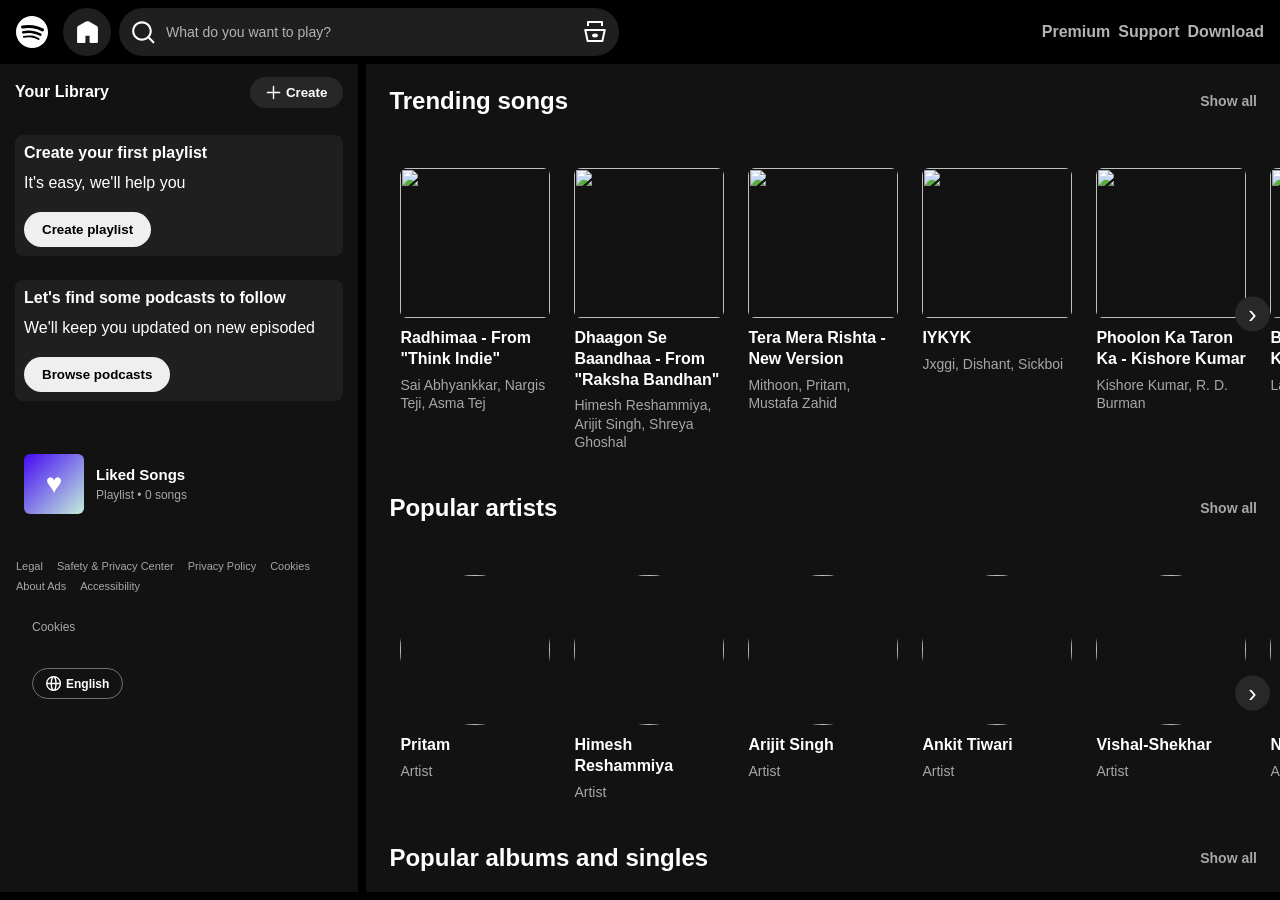
==== commit 856849ec: "refactor: clean up comments and duplicate code" ====
--- a/html/index.html
+++ b/html/index.html
@@ -511,7 +511,6 @@
             </div>
 
           </section>
-          </section>
 
           <button class="scroll-btn right-btn">›</button>
         </div>
--- a/css/responsive.css
+++ b/css/responsive.css
@@ -1,7 +1,4 @@
-/* =========================================================
-   DESKTOP YOUR LIBRARY FOOTER
-   ========================================================= */
-
+/* Desktop library footer */
 @media (min-width: 769px) {
   .left {
     display: flex;
@@ -55,10 +52,7 @@
   }
 }
 
-/* =========================================================
-   MOBILE BASE LAYOUT
-   ========================================================= */
-
+/* Mobile layout */
 @media (max-width: 768px) {
   .header {
     height: 60px;
@@ -83,25 +77,17 @@
     font-size: 20px;
   }
 
+  .settings-wrapper {
+    position: relative;
+  }
+
   .mobile-settings {
+    padding: 4px;
     border: none;
     background: none;
     color: #fff;
     font-size: 20px;
     cursor: pointer;
-  }
-
-  .settings-wrapper {
-    position: relative;
-  }
-
-  .mobile-settings {
-    border: none;
-    background: none;
-    color: #fff;
-    font-size: 20px;
-    cursor: pointer;
-    padding: 4px;
     display: flex;
     align-items: center;
     justify-content: center;
@@ -113,11 +99,11 @@
     top: 38px;
     right: 0;
     width: 250px;
+    padding: 7px;
     background: #282828;
     border: 1px solid #3f3f3f;
     border-radius: 10px;
-    padding: 7px;
-    box-shadow: 0 10px 35px rgba(0, 0, 0, .55);
+    box-shadow: 0 10px 35px rgba(0, 0, 0, 0.55);
     z-index: 500;
   }
 
@@ -126,23 +112,23 @@
   }
 
   .settings-title {
+    padding: 11px 12px;
     color: #fff;
     font-size: 16px;
     font-weight: 700;
-    padding: 11px 12px;
   }
 
   .settings-option {
     width: 100%;
     min-height: 42px;
-    border: none;
+    padding: 10px 12px;
+    border: none;
+    border-radius: 6px;
     background: transparent;
     color: #fff;
-    padding: 10px 12px;
     display: flex;
     align-items: center;
     justify-content: space-between;
-    border-radius: 6px;
     font-size: 13px;
     cursor: pointer;
     text-align: left;
@@ -158,24 +144,24 @@
   }
 
   .settings-toggle {
+    position: relative;
     width: 32px;
     height: 18px;
     background: #727272;
     border-radius: 20px;
-    position: relative;
-    transition: .2s;
+    transition: 0.2s;
   }
 
   .settings-toggle::after {
     content: "";
     position: absolute;
+    top: 2px;
+    left: 2px;
     width: 14px;
     height: 14px;
-    top: 2px;
-    left: 2px;
     background: #fff;
     border-radius: 50%;
-    transition: .2s;
+    transition: 0.2s;
   }
 
   .settings-option.data-active .settings-toggle {
@@ -188,8 +174,8 @@
 
   .settings-divider {
     height: 1px;
+    margin: 6px 4px;
     background: #404040;
-    margin: 6px 4px;
   }
 
   .settings-logout {
@@ -214,16 +200,16 @@
     width: 100%;
     min-width: 0;
     height: auto;
+    padding-bottom: 90px;
     overflow: hidden;
     border: none;
-    padding-bottom: 90px;
     box-sizing: border-box;
   }
 
   .section-wrapper {
     width: 100%;
+    margin-bottom: 28px;
     padding: 0 16px;
-    margin-bottom: 28px;
     box-sizing: border-box;
   }
 
@@ -257,10 +243,10 @@
   }
 
   .cards-container {
+    position: relative;
     width: 100%;
     margin: 0;
     padding: 0;
-    position: relative;
   }
 
   .cards-container section {
@@ -376,13 +362,7 @@
     -webkit-line-clamp: 3;
     overflow: hidden;
   }
-}
-
-/* =========================================================
-   MOBILE BOTTOM NAV
-   ========================================================= */
-
-@media (max-width: 768px) {
+
   .mobile-bottom-nav {
     position: fixed;
     left: 0;
@@ -422,7 +402,7 @@
   }
 
   .mobile-bottom-nav button span,
-  .mobile-bottom-nav button a span {
+  .mobile-bottom-nav a span {
     white-space: nowrap;
   }
 
@@ -435,19 +415,13 @@
   }
 
   .mobile-get-app {
+    display: flex;
+    align-items: center;
+    justify-content: center;
+    color: inherit;
     text-decoration: none;
-    color: inherit;
-    display: flex;
-    align-items: center;
-    justify-content: center;
-  }
-}
-
-/* =========================================================
-   MOBILE LIBRARY VIEW
-   ========================================================= */
-
-@media (max-width: 768px) {
+  }
+
   body.library-view .right {
     display: none;
   }
@@ -456,9 +430,9 @@
     display: block;
     width: 100%;
     height: calc(100vh - 124px);
+    padding: 0 16px 80px;
+    overflow-x: hidden;
     overflow-y: auto;
-    overflow-x: hidden;
-    padding: 0 16px 80px;
     box-sizing: border-box;
   }
 
@@ -470,11 +444,11 @@
   }
 
   body.library-view .playlistandpodcast {
+    width: 100%;
+    padding: 12px 0 0;
     display: flex;
     flex-direction: column;
-    width: 100%;
     gap: 16px;
-    padding: 12px 0 0;
     box-sizing: border-box;
   }
 
@@ -516,17 +490,11 @@
   .saved-song-artist {
     font-size: 11px;
   }
-}
-
-/* =========================================================
-   MOBILE FOOTER
-   ========================================================= */
-
-@media (max-width: 768px) {
+
   .footer {
     width: 100%;
-    padding: 0 16px 90px;
     margin-top: 20px;
+    padding: 0 16px 20px;
     box-sizing: border-box;
   }
 
@@ -541,11 +509,11 @@
 
   .multiple-links {
     width: 100%;
+    margin: 0;
+    padding: 0;
     display: flex;
     flex-direction: column;
     gap: 28px;
-    padding: 0;
-    margin: 0;
   }
 
   .company,
@@ -555,20 +523,20 @@
     width: 100%;
   }
 
-  .company>p,
-  .communities>p,
-  .useful-links>p,
-  .spotify-plans>p {
+  .company > p,
+  .communities > p,
+  .useful-links > p,
+  .spotify-plans > p {
     margin: 0 0 8px;
     color: #fff;
     font-size: 14px;
     font-weight: 700;
   }
 
-  .company>ul,
-  .communities>ul,
-  .useful-links>ul,
-  .spotify-plans>ul {
+  .company > ul,
+  .communities > ul,
+  .useful-links > ul,
+  .spotify-plans > ul {
     margin: 0;
     padding: 0;
     list-style: none;
@@ -577,10 +545,10 @@
     line-height: 1.7;
   }
 
-  .company>ul>li,
-  .communities>ul>li,
-  .useful-links>ul>li,
-  .spotify-plans>ul>li {
+  .company > ul > li,
+  .communities > ul > li,
+  .useful-links > ul > li,
+  .spotify-plans > ul > li {
     margin-bottom: 2px;
   }
 
@@ -594,7 +562,7 @@
     border-top: 1px solid #292929;
   }
 
-  .social-links>a {
+  .social-links > a {
     width: 36px;
     height: 36px;
     padding: 0;
@@ -607,7 +575,7 @@
     cursor: pointer;
   }
 
-  .social-links>a>img {
+  .social-links > a > img {
     width: 18px;
     height: 18px;
   }
@@ -620,30 +588,18 @@
     box-sizing: border-box;
     border-top: 1px solid #292929;
   }
-}
-
-/* =========================================================
-   MOBILE LEGAL FOOTER - FINAL
-   ========================================================= */
-
-@media (max-width: 768px) {
-
-  /* ---------------------------------------------------------
-     MAIN MOBILE LAYOUT
-     --------------------------------------------------------- */
 
   body:not(.library-view) .main {
+    width: 100%;
+    height: auto;
     display: flex;
     flex-direction: column;
-    width: 100%;
-    height: auto;
   }
 
   body:not(.library-view) .left {
     display: contents;
   }
 
-  /* Hide actual library/sidebar content */
   body:not(.library-view) .yourLibrary,
   body:not(.library-view) .playlistandpodcast,
   body:not(.library-view) .user-playlists,
@@ -651,46 +607,28 @@
     display: none;
   }
 
-
-  /* ---------------------------------------------------------
-     MAIN CONTENT + MAIN FOOTER
-     --------------------------------------------------------- */
-
   body:not(.library-view) .right {
     order: 1;
     width: 100%;
   }
 
-
-  /* ---------------------------------------------------------
-     LEGAL LINKS
-     --------------------------------------------------------- */
-
   body:not(.library-view) .imp-links {
     order: 2;
-
     width: calc(100% - 32px);
-
     margin: 0 16px;
     padding: 24px 0 0;
-
     display: flex;
     flex-wrap: wrap;
-
     gap: 10px 15px;
-
     border-top: 1px solid #292929;
-
     box-sizing: border-box;
   }
 
   body:not(.library-view) .imp-links a {
     color: #a7a7a7;
-    text-decoration: none;
-
     font-size: 12px;
     line-height: 1.5;
-
+    text-decoration: none;
     white-space: nowrap;
   }
 
@@ -698,18 +636,11 @@
     color: #fff;
     text-decoration: underline;
   }
-
-
-  /* ---------------------------------------------------------
-     COOKIES
-     --------------------------------------------------------- */
 
   body:not(.library-view) .cookies {
     order: 3;
-
     margin: 14px 16px 0;
     padding: 0;
-
     font-size: 12px;
   }
 
@@ -723,36 +654,24 @@
     text-decoration: underline;
   }
 
-
-  /* ---------------------------------------------------------
-     LANGUAGE SELECTOR
-     --------------------------------------------------------- */
-
   body:not(.library-view) .language-selector {
     order: 4;
-
     margin: 18px 16px 140px;
     padding: 0;
-
     display: block;
   }
 
   body:not(.library-view) .language-selector button {
     padding: 7px 13px;
-
     border: 1px solid #727272;
     border-radius: 20px;
-
     background: transparent;
     color: #fff;
-
     font-size: 12px;
     font-weight: 600;
-
     display: flex;
     align-items: center;
     gap: 5px;
-
     cursor: pointer;
   }
 
@@ -764,23 +683,9 @@
     width: 15px;
     height: 15px;
   }
-
-
-  /* ---------------------------------------------------------
-     REDUCE HUGE SPACE AFTER COPYRIGHT
-     --------------------------------------------------------- */
-
-  body:not(.library-view) .footer {
-    padding-bottom: 20px;
-  }
-
-}
-
-/* =========================================================
-   FOOTER TABLET BREAKPOINT
-   469px - 768px
-   ========================================================= */
-
+}
+
+/* Tablet footer */
 @media (min-width: 469px) and (max-width: 768px) {
   .footer-links {
     gap: 35px;
@@ -797,11 +702,7 @@
   }
 }
 
-/* =========================================================
-   FOOTER SMALL MOBILE
-   <=468px
-   ========================================================= */
-
+/* Small mobile footer */
 @media (max-width: 468px) {
   .footer-links {
     gap: 30px;
@@ -814,11 +715,7 @@
   }
 }
 
-/* =========================================================
-   MOBILE PLAYER — COMPACT
-   <=640px
-   ========================================================= */
-
+/* Compact player */
 @media (max-width: 640px) {
   .bottom-player {
     position: fixed;
@@ -923,11 +820,7 @@
   }
 }
 
-/* =========================================================
-   EXPANDED PLAYER
-   <=768px
-   ========================================================= */
-
+/* Expanded player */
 @media (max-width: 768px) {
   .mobile-expanded-art {
     display: none !important;
@@ -1224,12 +1117,8 @@
   }
 }
 
-/* =========================================================
-   COMPACT PLAYER FINAL LAYOUT
-   ========================================================= */
-
+/* Compact player layout */
 @media (max-width: 768px) {
-
   .bottom-player:not(.expanded) {
     display: flex !important;
     align-items: center !important;
@@ -1344,11 +1233,7 @@
   }
 }
 
-/* =========================================================
-   VERY SMALL PHONES
-   <=360px
-   ========================================================= */
-
+/* Very small phones */
 @media (max-width: 360px) {
   .bottom-player.expanded {
     padding-left: 10px !important;
@@ -1376,12 +1261,7 @@
   }
 }
 
-/* =========================================================
-   TABLET
-   641px - 768px
-   COMPACT PLAYER ONLY WHEN NOT EXPANDED
-   ========================================================= */
-
+/* Tablet compact player */
 @media (min-width: 641px) and (max-width: 768px) {
   .bottom-player:not(.expanded) {
     position: fixed !important;
@@ -1405,11 +1285,7 @@
   }
 }
 
-/* =========================================================
-   DESKTOP EXPANDED PLAYER
-   >=769px
-   ========================================================= */
-
+/* Desktop expanded player */
 @media (min-width: 769px) {
   .bottom-player.expanded {
     position: fixed !important;
@@ -1609,21 +1485,18 @@
   }
 }
 
-/* =========================================================
-   MOBILE SEARCH
-   ========================================================= */
-
+/* Mobile search */
 @media (max-width: 768px) {
   .mobile-search-bar {
     display: none;
     width: 100%;
     height: 42px;
-    align-items: center;
+    padding: 0 12px;
+    align-items: center;
+    gap: 8px;
     background: #242424;
     border-radius: 22px;
-    padding: 0 12px;
-    box-sizing: border-box;
-    gap: 8px;
+    box-sizing: border-box;
   }
 
   .mobile-search-bar img {
@@ -1640,7 +1513,7 @@
     border: none;
     outline: none;
     background: transparent;
-    color: white;
+    color: #fff;
     font-size: 14px;
   }
 
@@ -1649,16 +1522,13 @@
   }
 
   .mobile-search-close {
+    padding: 4px;
     border: none;
     background: transparent;
-    color: #ffffff;
+    color: #fff;
     font-size: 16px;
     cursor: pointer;
-    padding: 4px;
-  }
-
-
-  /* Search mode */
+  }
 
   body.mobile-search-active .mobile-title-area,
   body.mobile-search-active .mobile-settings {
@@ -1668,9 +1538,6 @@
   body.mobile-search-active .mobile-search-bar {
     display: flex;
   }
-
-
-  /* No results on mobile */
 
   .mobile-search-no-results {
     width: 100%;
@@ -1687,10 +1554,7 @@
   display: none;
 }
 
-/* =========================================================
-   DEFAULT EXPANDED ARTWORK STATE
-   ========================================================= */
-
+/* Expanded player artwork */
 .mobile-expanded-art {
   display: none !important;
 }
@@ -1714,13 +1578,12 @@
   display: flex !important;
 }
 
-/* EXPANDED PLAYER COLLAPSE BUTTON */
-
+/* Expanded player collapse button */
 .bottom-player.expanded .collapse-player {
   width: 44px !important;
   height: 44px !important;
+  margin: 0 !important;
   padding: 0 !important;
-  margin: 0 !important;
   display: flex !important;
   align-items: center !important;
   justify-content: center !important;
